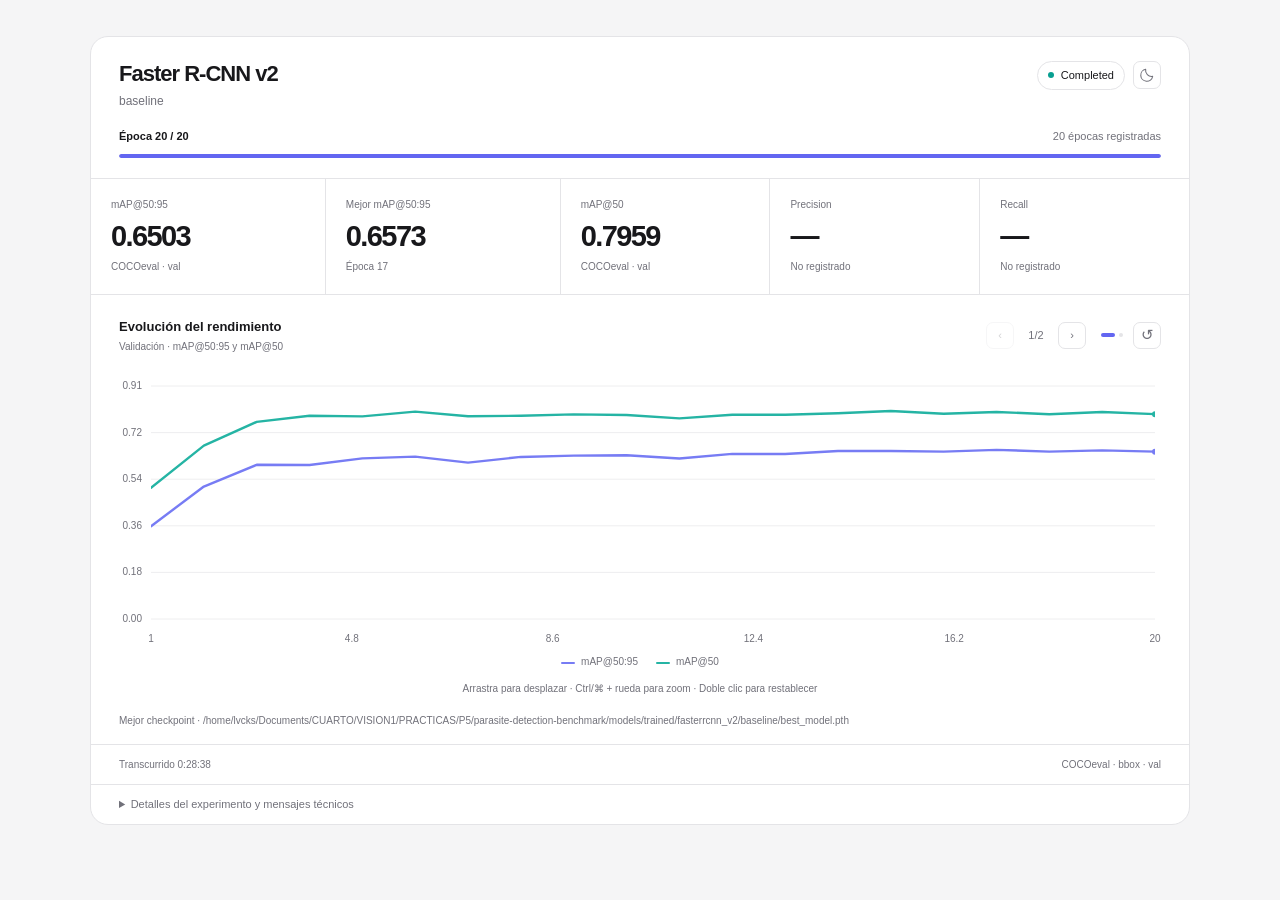
==== results/metrics/fasterrcnn_v2/baseline/report.html @ 3a5587d7 "chore(results): refresh detector baselines and dashboard reports" ====
<!doctype html><html lang="es"><meta charset="utf-8"><meta name="viewport" content="width=device-width,initial-scale=1"><title>Faster R-CNN v2 · baseline</title><style>body{margin:0;padding:24px;background:#f5f5f6}@media(prefers-color-scheme:dark){body{background:#0c0c0e}}.td{--bg:#fff;--panel:#fafafa;--text:#18181b;--muted:#71717a;--line:#e4e4e7;--accent:#6366f1;--teal:#089f91;--danger:#dc4444;font-family:Inter,-apple-system,BlinkMacSystemFont,"Segoe UI",sans-serif;color:var(--text);background:var(--bg);border:1px solid var(--line);border-radius:18px;box-sizing:border-box;max-width:1100px;margin:12px auto;overflow:hidden;font-size:13px;line-height:1.5;color-scheme:light dark}
.td *{box-sizing:border-box}.td button,.td input{font:inherit}.td button{cursor:pointer}.td [hidden]{display:none!important}
.td-top{padding:24px 28px 18px;display:flex;align-items:flex-start;justify-content:space-between;gap:20px}.td-eyebrow{font-size:10px;letter-spacing:.15em;text-transform:uppercase;color:var(--muted);font-weight:650;margin-bottom:7px}.td h2{font-size:22px;letter-spacing:-.045em;line-height:1.2;margin:0 0 5px;font-weight:620}.td-run{color:var(--muted);font-size:12px;overflow-wrap:anywhere}.td-status{display:flex;align-items:center;gap:7px;border:1px solid var(--line);border-radius:20px;padding:5px 10px;font-size:11px;white-space:nowrap}.td-dot{width:6px;height:6px;border-radius:50%;background:var(--accent)}.td[data-phase=training] .td-dot,.td[data-phase=validating] .td-dot{animation:td-pulse 1.8s ease-in-out infinite}.td[data-phase=finished] .td-dot{background:var(--teal)}.td[data-phase=error] .td-dot{background:var(--danger)}
.td-progress{padding:0 28px 20px;border-bottom:1px solid var(--line)}.td-progress-copy{display:flex;justify-content:space-between;color:var(--muted);font-size:11px;gap:12px;margin-bottom:9px;font-variant-numeric:tabular-nums}.td-progress-copy strong{color:var(--text);font-weight:550}.td-bar{height:4px;background:var(--line);border-radius:5px;overflow:hidden}.td-bar-fill{height:100%;width:0%;background:var(--accent);border-radius:5px;transition:width 320ms cubic-bezier(.2,.7,.2,1)}
.td-cards{display:grid;grid-template-columns:1.12fr 1.12fr repeat(3,1fr);gap:1px;background:var(--line);border-bottom:1px solid var(--line)}.td-card{background:var(--bg);padding:18px 20px;min-width:0;transition:background 450ms ease}.td-label{font-size:10px;color:var(--muted);margin-bottom:7px;white-space:nowrap}.td-value{font-size:29px;line-height:1.2;font-weight:550;letter-spacing:-.055em;font-variant-numeric:tabular-nums;white-space:nowrap}.td-sub{font-size:10px;min-height:17px;color:var(--muted);margin-top:5px}.td-card.record{animation:td-record 1600ms ease-out}.td-delta{color:var(--teal);margin-left:5px;font-variant-numeric:tabular-nums}
.td-chart-head{display:flex;align-items:center;justify-content:space-between;gap:12px;padding:22px 28px 0}.td-chart-title{font-size:13px;font-weight:600}.td-chart-desc{font-size:10px;color:var(--muted);margin-top:3px}.td-nav{display:flex;align-items:center;gap:10px;font-size:11px;font-variant-numeric:tabular-nums;color:var(--muted)}.td-nav button,.td-reset{border:1px solid var(--line);border-radius:7px;background:var(--bg);color:var(--muted);width:28px;height:27px;display:grid;place-items:center;transition:color 140ms,background 140ms,transform 140ms}.td-nav button:hover,.td-reset:hover{background:var(--panel);color:var(--text);transform:translateY(-1px)}.td-nav button:focus-visible,.td-reset:focus-visible{outline:2px solid var(--accent);outline-offset:3px}.td-pages{display:flex;gap:4px;align-items:center;margin-left:5px}.td-page-dot{width:4px;height:4px;background:var(--line);border-radius:5px;transition:width 300ms,background 300ms}.td-page-dot.active{width:14px;background:var(--accent)}.td-page-count{min-width:24px;text-align:center}
.td-viewport{overflow:hidden;position:relative;margin:8px 12px 0}.td-track{display:flex;transition:transform 300ms cubic-bezier(.22,.68,.25,1);align-items:stretch}.td-slide{flex:0 0 100%;min-width:0;opacity:.35;transition:opacity 300ms ease}.td-slide.active{opacity:1}.td-svg{display:block;width:100%;height:292px;touch-action:pan-y;user-select:none;overflow:visible}.td-axis{fill:var(--muted);font-size:10px;font-variant-numeric:tabular-nums}.td-grid{stroke:var(--line);stroke-width:1;opacity:.6}.td-line{fill:none;stroke-width:2.4;stroke-linecap:round;stroke-linejoin:round}.td-tip{position:absolute;pointer-events:none;max-width:250px;padding:8px 11px;background:var(--bg);border:1px solid var(--line);border-radius:9px;box-shadow:0 4px 24px #00000010;font-size:11px;white-space:pre-line;z-index:3;font-variant-numeric:tabular-nums}.td-cross{stroke:var(--muted);stroke-dasharray:3 4;opacity:.5}.td-empty{fill:var(--muted);font-size:12px}.td-legend{display:flex;gap:18px;justify-content:center;padding:0 20px 12px;color:var(--muted);font-size:10px;min-height:27px;flex-wrap:wrap}.td-swatch{display:inline-block;width:14px;height:2px;margin-right:6px;vertical-align:middle;border-radius:4px}.td-hint{font-size:10px;color:var(--muted);text-align:center;padding-bottom:17px}
.td-footer{display:flex;justify-content:space-between;align-items:center;gap:14px;padding:12px 28px;border-top:1px solid var(--line);font-size:10px;color:var(--muted);font-variant-numeric:tabular-nums}.td-footer a,.td-details a{color:var(--accent);text-decoration:none}.td-protocol{overflow-wrap:anywhere}.td-details{border-top:1px solid var(--line);padding:11px 28px;font-size:11px;color:var(--muted)}.td-details summary{cursor:pointer}.td-details pre{white-space:pre-wrap;overflow-wrap:anywhere;font:10px/1.6 ui-monospace,SFMono-Regular,monospace;max-height:160px;overflow:auto;margin-top:10px}.td-error{margin:0 28px 16px;padding:10px 14px;background:#dc444410;border:1px solid #dc444433;border-radius:8px;color:var(--danger);font-size:12px;white-space:pre-wrap;overflow-wrap:anywhere}.td-checkpoint{padding:0 28px 16px;font-size:10px;color:var(--muted);overflow-wrap:anywhere}.td-static-chart{width:100%;display:block}.td-snapshot-track{display:flex;transition:transform 300ms ease}.td-snapshot-track>section{flex:0 0 100%;width:100%;min-width:0}.td-snapshot{overflow:hidden}.td-radio{position:absolute;opacity:0;width:1px;height:1px}.td-static-controls{display:flex;justify-content:center;gap:12px;padding:8px 20px 18px;color:var(--muted);font-size:11px}.td-static-controls label{cursor:pointer;border:1px solid var(--line);padding:4px 10px;border-radius:6px}.td-static-embed{width:100%;height:650px;border:0;background:transparent}
@keyframes td-pulse{50%{opacity:.35}}@keyframes td-record{0%{background:#089f9122}100%{background:var(--bg)}}
@media(prefers-color-scheme:dark){.td:not([data-theme=light]){--bg:#141416;--panel:#1c1c1f;--text:#ededf0;--muted:#9b9ba4;--line:#2b2b30;--accent:#9294ff;--teal:#4ec7b5;--danger:#fb8181}}
[data-jp-theme-light=false] .td:not([data-theme=light]),.td[data-theme=dark]{--bg:#141416;--panel:#1c1c1f;--text:#ededf0;--muted:#9b9ba4;--line:#2b2b30;--accent:#9294ff;--teal:#4ec7b5;--danger:#fb8181}
/* la elección manual prevalece también sobre estilos de outputs anteriores */
.td[data-theme=light],[data-jp-theme-light] .td[data-theme=light]{--bg:#fff;--panel:#fafafa;--text:#18181b;--muted:#71717a;--line:#e4e4e7;--accent:#6366f1;--teal:#089f91;--danger:#dc4444;color-scheme:light}
.td[data-theme=dark],[data-jp-theme-light] .td[data-theme=dark]{--bg:#141416;--panel:#1c1c1f;--text:#ededf0;--muted:#9b9ba4;--line:#2b2b30;--accent:#9294ff;--teal:#4ec7b5;--danger:#fb8181;color-scheme:dark}
.td-top>div:first-child{min-width:0}.td-header-actions{display:flex;align-items:center;gap:8px;flex-shrink:0}.td-theme{display:grid;place-items:center;width:28px;height:28px;padding:5px;border:1px solid var(--line);border-radius:7px;background:var(--bg);color:var(--muted);transition:background 140ms,color 140ms,transform 140ms}.td-theme:hover{background:var(--panel);color:var(--text);transform:translateY(-1px)}.td-theme:focus-visible{outline:2px solid var(--accent);outline-offset:3px}.td-theme svg{width:16px;height:16px;fill:none;stroke:currentColor;stroke-width:1.6;stroke-linecap:round;stroke-linejoin:round}
html[data-training-theme=light] body{background:#f5f5f6}html[data-training-theme=dark] body{background:#0c0c0e}
@media(max-width:620px){.td-top{padding:20px}.td-progress{padding:0 20px 18px}.td-cards{grid-template-columns:repeat(6,minmax(0,1fr))}.td-card{padding:14px;grid-column:span 2}.td-value{font-size:25px}.td-card:nth-child(1),.td-card:nth-child(2){grid-column:span 3}.td-chart-head{padding:18px 18px 0}.td-svg{height:260px}.td-footer{padding:12px 18px;flex-wrap:wrap}.td-details{padding:10px 18px}.td h2{font-size:20px}.td-nav{gap:6px}}
@media(prefers-reduced-motion:reduce){.td *{animation:none!important;transition:none!important;scroll-behavior:auto!important}}
.td-nav button:disabled{opacity:.3;cursor:default;transform:none}.td-chart-head .td-reset{font-size:15px}
</style><main id="dashboard"><noscript><style>.td{--bg:#fff;--panel:#fafafa;--text:#18181b;--muted:#71717a;--line:#e4e4e7;--accent:#6366f1;--teal:#089f91;--danger:#dc4444;font-family:Inter,-apple-system,BlinkMacSystemFont,"Segoe UI",sans-serif;color:var(--text);background:var(--bg);border:1px solid var(--line);border-radius:18px;box-sizing:border-box;max-width:1100px;margin:12px auto;overflow:hidden;font-size:13px;line-height:1.5;color-scheme:light dark}
.td *{box-sizing:border-box}.td button,.td input{font:inherit}.td button{cursor:pointer}.td [hidden]{display:none!important}
.td-top{padding:24px 28px 18px;display:flex;align-items:flex-start;justify-content:space-between;gap:20px}.td-eyebrow{font-size:10px;letter-spacing:.15em;text-transform:uppercase;color:var(--muted);font-weight:650;margin-bottom:7px}.td h2{font-size:22px;letter-spacing:-.045em;line-height:1.2;margin:0 0 5px;font-weight:620}.td-run{color:var(--muted);font-size:12px;overflow-wrap:anywhere}.td-status{display:flex;align-items:center;gap:7px;border:1px solid var(--line);border-radius:20px;padding:5px 10px;font-size:11px;white-space:nowrap}.td-dot{width:6px;height:6px;border-radius:50%;background:var(--accent)}.td[data-phase=training] .td-dot,.td[data-phase=validating] .td-dot{animation:td-pulse 1.8s ease-in-out infinite}.td[data-phase=finished] .td-dot{background:var(--teal)}.td[data-phase=error] .td-dot{background:var(--danger)}
.td-progress{padding:0 28px 20px;border-bottom:1px solid var(--line)}.td-progress-copy{display:flex;justify-content:space-between;color:var(--muted);font-size:11px;gap:12px;margin-bottom:9px;font-variant-numeric:tabular-nums}.td-progress-copy strong{color:var(--text);font-weight:550}.td-bar{height:4px;background:var(--line);border-radius:5px;overflow:hidden}.td-bar-fill{height:100%;width:0%;background:var(--accent);border-radius:5px;transition:width 320ms cubic-bezier(.2,.7,.2,1)}
.td-cards{display:grid;grid-template-columns:1.12fr 1.12fr repeat(3,1fr);gap:1px;background:var(--line);border-bottom:1px solid var(--line)}.td-card{background:var(--bg);padding:18px 20px;min-width:0;transition:background 450ms ease}.td-label{font-size:10px;color:var(--muted);margin-bottom:7px;white-space:nowrap}.td-value{font-size:29px;line-height:1.2;font-weight:550;letter-spacing:-.055em;font-variant-numeric:tabular-nums;white-space:nowrap}.td-sub{font-size:10px;min-height:17px;color:var(--muted);margin-top:5px}.td-card.record{animation:td-record 1600ms ease-out}.td-delta{color:var(--teal);margin-left:5px;font-variant-numeric:tabular-nums}
.td-chart-head{display:flex;align-items:center;justify-content:space-between;gap:12px;padding:22px 28px 0}.td-chart-title{font-size:13px;font-weight:600}.td-chart-desc{font-size:10px;color:var(--muted);margin-top:3px}.td-nav{display:flex;align-items:center;gap:10px;font-size:11px;font-variant-numeric:tabular-nums;color:var(--muted)}.td-nav button,.td-reset{border:1px solid var(--line);border-radius:7px;background:var(--bg);color:var(--muted);width:28px;height:27px;display:grid;place-items:center;transition:color 140ms,background 140ms,transform 140ms}.td-nav button:hover,.td-reset:hover{background:var(--panel);color:var(--text);transform:translateY(-1px)}.td-nav button:focus-visible,.td-reset:focus-visible{outline:2px solid var(--accent);outline-offset:3px}.td-pages{display:flex;gap:4px;align-items:center;margin-left:5px}.td-page-dot{width:4px;height:4px;background:var(--line);border-radius:5px;transition:width 300ms,background 300ms}.td-page-dot.active{width:14px;background:var(--accent)}.td-page-count{min-width:24px;text-align:center}
.td-viewport{overflow:hidden;position:relative;margin:8px 12px 0}.td-track{display:flex;transition:transform 300ms cubic-bezier(.22,.68,.25,1);align-items:stretch}.td-slide{flex:0 0 100%;min-width:0;opacity:.35;transition:opacity 300ms ease}.td-slide.active{opacity:1}.td-svg{display:block;width:100%;height:292px;touch-action:pan-y;user-select:none;overflow:visible}.td-axis{fill:var(--muted);font-size:10px;font-variant-numeric:tabular-nums}.td-grid{stroke:var(--line);stroke-width:1;opacity:.6}.td-line{fill:none;stroke-width:2.4;stroke-linecap:round;stroke-linejoin:round}.td-tip{position:absolute;pointer-events:none;max-width:250px;padding:8px 11px;background:var(--bg);border:1px solid var(--line);border-radius:9px;box-shadow:0 4px 24px #00000010;font-size:11px;white-space:pre-line;z-index:3;font-variant-numeric:tabular-nums}.td-cross{stroke:var(--muted);stroke-dasharray:3 4;opacity:.5}.td-empty{fill:var(--muted);font-size:12px}.td-legend{display:flex;gap:18px;justify-content:center;padding:0 20px 12px;color:var(--muted);font-size:10px;min-height:27px;flex-wrap:wrap}.td-swatch{display:inline-block;width:14px;height:2px;margin-right:6px;vertical-align:middle;border-radius:4px}.td-hint{font-size:10px;color:var(--muted);text-align:center;padding-bottom:17px}
.td-footer{display:flex;justify-content:space-between;align-items:center;gap:14px;padding:12px 28px;border-top:1px solid var(--line);font-size:10px;color:var(--muted);font-variant-numeric:tabular-nums}.td-footer a,.td-details a{color:var(--accent);text-decoration:none}.td-protocol{overflow-wrap:anywhere}.td-details{border-top:1px solid var(--line);padding:11px 28px;font-size:11px;color:var(--muted)}.td-details summary{cursor:pointer}.td-details pre{white-space:pre-wrap;overflow-wrap:anywhere;font:10px/1.6 ui-monospace,SFMono-Regular,monospace;max-height:160px;overflow:auto;margin-top:10px}.td-error{margin:0 28px 16px;padding:10px 14px;background:#dc444410;border:1px solid #dc444433;border-radius:8px;color:var(--danger);font-size:12px;white-space:pre-wrap;overflow-wrap:anywhere}.td-checkpoint{padding:0 28px 16px;font-size:10px;color:var(--muted);overflow-wrap:anywhere}.td-static-chart{width:100%;display:block}.td-snapshot-track{display:flex;transition:transform 300ms ease}.td-snapshot-track>section{flex:0 0 100%;width:100%;min-width:0}.td-snapshot{overflow:hidden}.td-radio{position:absolute;opacity:0;width:1px;height:1px}.td-static-controls{display:flex;justify-content:center;gap:12px;padding:8px 20px 18px;color:var(--muted);font-size:11px}.td-static-controls label{cursor:pointer;border:1px solid var(--line);padding:4px 10px;border-radius:6px}.td-static-embed{width:100%;height:650px;border:0;background:transparent}
@keyframes td-pulse{50%{opacity:.35}}@keyframes td-record{0%{background:#089f9122}100%{background:var(--bg)}}
@media(prefers-color-scheme:dark){.td:not([data-theme=light]){--bg:#141416;--panel:#1c1c1f;--text:#ededf0;--muted:#9b9ba4;--line:#2b2b30;--accent:#9294ff;--teal:#4ec7b5;--danger:#fb8181}}
[data-jp-theme-light=false] .td:not([data-theme=light]),.td[data-theme=dark]{--bg:#141416;--panel:#1c1c1f;--text:#ededf0;--muted:#9b9ba4;--line:#2b2b30;--accent:#9294ff;--teal:#4ec7b5;--danger:#fb8181}
/* la elección manual prevalece también sobre estilos de outputs anteriores */
.td[data-theme=light],[data-jp-theme-light] .td[data-theme=light]{--bg:#fff;--panel:#fafafa;--text:#18181b;--muted:#71717a;--line:#e4e4e7;--accent:#6366f1;--teal:#089f91;--danger:#dc4444;color-scheme:light}
.td[data-theme=dark],[data-jp-theme-light] .td[data-theme=dark]{--bg:#141416;--panel:#1c1c1f;--text:#ededf0;--muted:#9b9ba4;--line:#2b2b30;--accent:#9294ff;--teal:#4ec7b5;--danger:#fb8181;color-scheme:dark}
.td-top>div:first-child{min-width:0}.td-header-actions{display:flex;align-items:center;gap:8px;flex-shrink:0}.td-theme{display:grid;place-items:center;width:28px;height:28px;padding:5px;border:1px solid var(--line);border-radius:7px;background:var(--bg);color:var(--muted);transition:background 140ms,color 140ms,transform 140ms}.td-theme:hover{background:var(--panel);color:var(--text);transform:translateY(-1px)}.td-theme:focus-visible{outline:2px solid var(--accent);outline-offset:3px}.td-theme svg{width:16px;height:16px;fill:none;stroke:currentColor;stroke-width:1.6;stroke-linecap:round;stroke-linejoin:round}
html[data-training-theme=light] body{background:#f5f5f6}html[data-training-theme=dark] body{background:#0c0c0e}
@media(max-width:620px){.td-top{padding:20px}.td-progress{padding:0 20px 18px}.td-cards{grid-template-columns:repeat(6,minmax(0,1fr))}.td-card{padding:14px;grid-column:span 2}.td-value{font-size:25px}.td-card:nth-child(1),.td-card:nth-child(2){grid-column:span 3}.td-chart-head{padding:18px 18px 0}.td-svg{height:260px}.td-footer{padding:12px 18px;flex-wrap:wrap}.td-details{padding:10px 18px}.td h2{font-size:20px}.td-nav{gap:6px}}
@media(prefers-reduced-motion:reduce){.td *{animation:none!important;transition:none!important;scroll-behavior:auto!important}}
.td-nav button:disabled{opacity:.3;cursor:default;transform:none}.td-chart-head .td-reset{font-size:15px}
#snapshot-ea9f9bd4614a446bb661c550d28c9ba8-0:checked~.td-snapshot .td-snapshot-track{transform:translateX(-0%)}#snapshot-ea9f9bd4614a446bb661c550d28c9ba8-1:checked~.td-snapshot .td-snapshot-track{transform:translateX(-100%)}</style><article class="td" data-phase="finished"><header class="td-top"><div><h2>Faster R-CNN v2</h2><div class="td-run">baseline</div></div><div class="td-status">Completed</div></header><div class="td-progress"><div class="td-progress-copy"><strong>Época 20 / 20</strong><span>20 validaciones guardadas</span></div><div class="td-bar"><div class="td-bar-fill" style="width:100%"></div></div></div><section class="td-cards"><div class="td-card"><div class="td-label">mAP@50:95</div><div class="td-value">0.6503</div><div class="td-sub">COCOeval · val</div></div><div class="td-card"><div class="td-label">Mejor mAP@50:95</div><div class="td-value">0.6573</div><div class="td-sub">Época 17</div></div><div class="td-card"><div class="td-label">mAP@50</div><div class="td-value">0.7959</div><div class="td-sub">COCOeval · val</div></div><div class="td-card"><div class="td-label">Precision</div><div class="td-value">—</div><div class="td-sub">No registrado</div></div><div class="td-card"><div class="td-label">Recall</div><div class="td-value">—</div><div class="td-sub">No registrado</div></div></section><input class="td-radio" aria-label="Evolución del rendimiento" type="radio" name="snapshot-ea9f9bd4614a446bb661c550d28c9ba8" id="snapshot-ea9f9bd4614a446bb661c550d28c9ba8-0" checked><input class="td-radio" aria-label="Evolución de pérdidas" type="radio" name="snapshot-ea9f9bd4614a446bb661c550d28c9ba8" id="snapshot-ea9f9bd4614a446bb661c550d28c9ba8-1" ><div class="td-snapshot"><div class="td-snapshot-track"><section><div class="td-chart-head"><div class="td-chart-title">Evolución del rendimiento</div><span class="td-nav">1/2</span></div><img class="td-static-chart" alt="Evolución del rendimiento" src="[data-uri]"></section><section><div class="td-chart-head"><div class="td-chart-title">Evolución de pérdidas</div><span class="td-nav">2/2</span></div><img class="td-static-chart" alt="Evolución de pérdidas" src="[data-uri]"></section></div></div><nav class="td-static-controls" aria-label="Gráficas guardadas"><label for="snapshot-ea9f9bd4614a446bb661c550d28c9ba8-0">Evolución del rendimiento</label><label for="snapshot-ea9f9bd4614a446bb661c550d28c9ba8-1">Evolución de pérdidas</label></nav><div class="td-checkpoint">Mejor checkpoint · /home/lvcks/Documents/CUARTO/VISION1/PRACTICAS/P5/parasite-detection-benchmark/models/trained/fasterrcnn_v2/baseline/best_model.pth</div><footer class="td-footer"><span>Transcurrido 0:28:38</span><span>COCOeval · bbox · val</span></footer><details class="td-details"><summary>Detalles del experimento y mensajes técnicos</summary><pre>{
  &quot;evaluation&quot;: {
    &quot;label&quot;: &quot;COCOeval · bbox · val&quot;,
    &quot;evaluator&quot;: &quot;pycocotools COCOeval&quot;,
    &quot;split&quot;: &quot;val&quot;,
    &quot;iou&quot;: &quot;0.50:0.95&quot;,
    &quot;max_dets&quot;: [
      1,
      10,
      100
    ],
    &quot;inference&quot;: &quot;torchvision roi_heads&quot;,
    &quot;nms&quot;: true,
    &quot;nms_iou&quot;: 0.5,
    &quot;score_threshold&quot;: 0.05,
    &quot;detections_per_image&quot;: 100,
    &quot;loss_reporting&quot;: &quot;media de la suma de pérdidas por batch&quot;
  },
  &quot;config&quot;: {
    &quot;data_dir&quot;: &quot;data/preprocessed/parasites-1s07h-dedup&quot;,
    &quot;epochs&quot;: 20,
    &quot;batch_size&quot;: 2,
    &quot;learning_rate&quot;: 0.0025,
    &quot;start_factor&quot;: 0.001,
    &quot;end_factor&quot;: 1.0,
    &quot;warmup_batches&quot;: 1000,
    &quot;momentum&quot;: 0.9,
    &quot;weight_decay&quot;: 0.0005,
    &quot;image_size&quot;: 640,
    &quot;patience&quot;: 10,
    &quot;num_workers&quot;: 0,
    &quot;seed&quot;: 42,
    &quot;amp&quot;: true,
    &quot;device&quot;: &quot;cuda&quot;,
    &quot;run_name&quot;: &quot;baseline&quot;
  }
}
Dispositivo: cuda | Train: 1157 | Val: 215
Época 1/20 | train loss 0.5599 | val loss 0.2531 | mAP 0.3604 | mAP50 0.5096 | lr 0.002500
Época 2/20 | train loss 0.2460 | val loss 0.2142 | mAP 0.5147 | mAP50 0.6734 | lr 0.002485
Época 3/20 | train loss 0.1919 | val loss 0.1640 | mAP 0.5991 | mAP50 0.7659 | lr 0.002439
Época 4/20 | train loss 0.1532 | val loss 0.1710 | mAP 0.5983 | mAP50 0.7897 | lr 0.002364
Época 5/20 | train loss 0.1263 | val loss 0.1547 | mAP 0.6242 | mAP50 0.7874 | lr 0.002261
Época 6/20 | train loss 0.1083 | val loss 0.1558 | mAP 0.6308 | mAP50 0.8058 | lr 0.002134
Época 7/20 | train loss 0.0940 | val loss 0.1670 | mAP 0.6076 | mAP50 0.7876 | lr 0.001985
Época 8/20 | train loss 0.0803 | val loss 0.1651 | mAP 0.6297 | mAP50 0.7896 | lr 0.001817
Época 9/20 | train loss 0.0726 | val loss 0.1567 | mAP 0.6347 | mAP50 0.7950 | lr 0.001636
Época 10/20 | train loss 0.0662 | val loss 0.1588 | mAP 0.6362 | mAP50 0.7929 | lr 0.001446
Época 11/20 | train loss 0.0599 | val loss 0.1717 | mAP 0.6234 | mAP50 0.7794 | lr 0.001250
Época 12/20 | train loss 0.0554 | val loss 0.1620 | mAP 0.6414 | mAP50 0.7939 | lr 0.001054
Época 13/20 | train loss 0.0496 | val loss 0.1680 | mAP 0.6412 | mAP50 0.7937 | lr 0.000864
Época 14/20 | train loss 0.0458 | val loss 0.1674 | mAP 0.6525 | mAP50 0.7997 | lr 0.000683
Época 15/20 | train loss 0.0425 | val loss 0.1631 | mAP 0.6529 | mAP50 0.8083 | lr 0.000515
Época 16/20 | train loss 0.0406 | val loss 0.1689 | mAP 0.6502 | mAP50 0.7973 | lr 0.000366
Época 17/20 | train loss 0.0391 | val loss 0.1643 | mAP 0.6573 | mAP50 0.8046 | lr 0.000239
Época 18/20 | train loss 0.0380 | val loss 0.1694 | mAP 0.6505 | mAP50 0.7953 | lr 0.000136
Época 19/20 | train loss 0.0376 | val loss 0.1655 | mAP 0.6551 | mAP50 0.8045 | lr 0.000061
Época 20/20 | train loss 0.0377 | val loss 0.1682 | mAP 0.6503 | mAP50 0.7959 | lr 0.000015
Mejor época: 17 | mAP 0.6573 | /home/lvcks/Documents/CUARTO/VISION1/PRACTICAS/P5/parasite-detection-benchmark/models/trained/fasterrcnn_v2/baseline/best_model.pth</pre></details></article></noscript></main><script id="training-data" type="application/json">{"version": 1, "model_name": "Faster R-CNN v2", "run_name": "baseline", "mode": "report", "phase": "finished", "phase_label": "Evaluación COCO", "epoch": 20, "total_epochs": 20, "batch": 108, "batches": 108, "history": [{"epoch": 1, "train_loss": 0.5599469824698923, "val_loss": 0.2531396808723609, "map": 0.36044803024721606, "map50": 0.5096125044819594, "lr": 0.002499999999999996}, {"epoch": 2, "train_loss": 0.24601792845238057, "val_loss": 0.21423503145989445, "map": 0.5146864303239822, "map50": 0.6734407855135078, "lr": 0.0024846104257439184}, {"epoch": 3, "train_loss": 0.19187274846426872, "val_loss": 0.16398073831159207, "map": 0.5991162119002976, "map50": 0.7659192626092449, "lr": 0.0024388206453689384}, {"epoch": 4, "train_loss": 0.15320738215829424, "val_loss": 0.17096681575532313, "map": 0.5982684069505292, "map50": 0.7896845819054497, "lr": 0.002363758155235456}, {"epoch": 5, "train_loss": 0.12634599088837548, "val_loss": 0.15468812675249796, "map": 0.6242350845535516, "map50": 0.7874226842885887, "lr": 0.002261271242968681}, {"epoch": 6, "train_loss": 0.10827769691346532, "val_loss": 0.15580919496197668, "map": 0.6308419501997751, "map50": 0.8057764203846797, "lr": 0.002133883476483181}, {"epoch": 7, "train_loss": 0.09397632743526307, "val_loss": 0.16696948947867862, "map": 0.6075696504215172, "map50": 0.787637684869815, "lr": 0.0019847315653655885}, {"epoch": 8, "train_loss": 0.08026492903379012, "val_loss": 0.1651323540136218, "map": 0.6297417545561064, "map50": 0.7896498649409189, "lr": 0.0018174881246744309}, {"epoch": 9, "train_loss": 0.07255125103360734, "val_loss": 0.15672442034162856, "map": 0.6346645595808401, "map50": 0.7950147563907148, "lr": 0.001636271242968682}, {"epoch": 10, "train_loss": 0.06624152342304716, "val_loss": 0.15882639981875266, "map": 0.6362384777276673, "map50": 0.7929255711434703, "lr": 0.0014455430813002867}, {"epoch": 11, "train_loss": 0.05991681936858077, "val_loss": 0.1716724763089722, "map": 0.623408147412032, "map50": 0.7793599771927852, "lr": 0.0012499999999999983}, {"epoch": 12, "train_loss": 0.055395268638890126, "val_loss": 0.16196829116799766, "map": 0.6414441329649045, "map50": 0.7938758370571226, "lr": 0.0010544569186997103}, {"epoch": 13, "train_loss": 0.0496412323424287, "val_loss": 0.16795844080237052, "map": 0.6411972464722349, "map50": 0.7936673779069027, "lr": 0.0008637287570313146}, {"epoch": 14, "train_loss": 0.04583050013762707, "val_loss": 0.1674299168193506, "map": 0.6525034213926005, "map50": 0.7996705368340713, "lr": 0.0006825118753255656}, {"epoch": 15, "train_loss": 0.04250389565544811, "val_loss": 0.1630870527415364, "map": 0.652908691276664, "map50": 0.808324033225763, "lr": 0.000515268434634408}, {"epoch": 16, "train_loss": 0.04063915393986001, "val_loss": 0.16887710344356796, "map": 0.6502230933686998, "map50": 0.7973494968186653, "lr": 0.0003661165235168152}, {"epoch": 17, "train_loss": 0.039071418261332425, "val_loss": 0.1642981746699661, "map": 0.6572521218490112, "map50": 0.8045656758853674, "lr": 0.0002387287570313155}, {"epoch": 18, "train_loss": 0.038029078555829016, "val_loss": 0.16936481024862993, "map": 0.6505248322754884, "map50": 0.7953361060454031, "lr": 0.00013624184476454008}, {"epoch": 19, "train_loss": 0.03758385232754296, "val_loss": 0.16546543675509315, "map": 0.6550932655505244, "map50": 0.8045171572795367, "lr": 6.1179354631058e-05}, {"epoch": 20, "train_loss": 0.037686776780782326, "val_loss": 0.16819905660425624, "map": 0.6502924325202125, "map50": 0.795891143362855, "lr": 1.5389574256077906e-05}], "best": {"map": 0.6572521218490112, "epoch": 17}, "elapsed_seconds": 1718.314653204001, "eta_seconds": null, "evaluation": {"label": "COCOeval · bbox · val", "evaluator": "pycocotools COCOeval", "split": "val", "iou": "0.50:0.95", "max_dets": [1, 10, 100], "inference": "torchvision roi_heads", "nms": true, "nms_iou": 0.5, "score_threshold": 0.05, "detections_per_image": 100, "loss_reporting": "media de la suma de pérdidas por batch"}, "metric_sources": {"map": "COCOeval · val", "map50": "COCOeval · val"}, "config": {"data_dir": "data/preprocessed/parasites-1s07h-dedup", "epochs": 20, "batch_size": 2, "learning_rate": 0.0025, "start_factor": 0.001, "end_factor": 1.0, "warmup_batches": 1000, "momentum": 0.9, "weight_decay": 0.0005, "image_size": 640, "patience": 10, "num_workers": 0, "seed": 42, "amp": true, "device": "cuda", "run_name": "baseline"}, "views": [{"id": "performance", "title": "Evolución del rendimiento", "description": "Validación · mAP@50:95 y mAP@50", "series": [{"key": "map", "label": "mAP@50:95", "color": "#777cf4"}, {"key": "map50", "label": "mAP@50", "color": "#25b4a4"}]}, {"id": "loss", "title": "Evolución de pérdidas", "description": "Las pérdidas pertenecen a este experimento y a su definición de loss", "series": [{"key": "train_loss", "label": "Train loss", "color": "#777cf4"}, {"key": "val_loss", "label": "Validation loss", "color": "#e9a15f"}]}], "logs": ["Dispositivo: cuda | Train: 1157 | Val: 215", "Época 1/20 | train loss 0.5599 | val loss 0.2531 | mAP 0.3604 | mAP50 0.5096 | lr 0.002500", "Época 2/20 | train loss 0.2460 | val loss 0.2142 | mAP 0.5147 | mAP50 0.6734 | lr 0.002485", "Época 3/20 | train loss 0.1919 | val loss 0.1640 | mAP 0.5991 | mAP50 0.7659 | lr 0.002439", "Época 4/20 | train loss 0.1532 | val loss 0.1710 | mAP 0.5983 | mAP50 0.7897 | lr 0.002364", "Época 5/20 | train loss 0.1263 | val loss 0.1547 | mAP 0.6242 | mAP50 0.7874 | lr 0.002261", "Época 6/20 | train loss 0.1083 | val loss 0.1558 | mAP 0.6308 | mAP50 0.8058 | lr 0.002134", "Época 7/20 | train loss 0.0940 | val loss 0.1670 | mAP 0.6076 | mAP50 0.7876 | lr 0.001985", "Época 8/20 | train loss 0.0803 | val loss 0.1651 | mAP 0.6297 | mAP50 0.7896 | lr 0.001817", "Época 9/20 | train loss 0.0726 | val loss 0.1567 | mAP 0.6347 | mAP50 0.7950 | lr 0.001636", "Época 10/20 | train loss 0.0662 | val loss 0.1588 | mAP 0.6362 | mAP50 0.7929 | lr 0.001446", "Época 11/20 | train loss 0.0599 | val loss 0.1717 | mAP 0.6234 | mAP50 0.7794 | lr 0.001250", "Época 12/20 | train loss 0.0554 | val loss 0.1620 | mAP 0.6414 | mAP50 0.7939 | lr 0.001054", "Época 13/20 | train loss 0.0496 | val loss 0.1680 | mAP 0.6412 | mAP50 0.7937 | lr 0.000864", "Época 14/20 | train loss 0.0458 | val loss 0.1674 | mAP 0.6525 | mAP50 0.7997 | lr 0.000683", "Época 15/20 | train loss 0.0425 | val loss 0.1631 | mAP 0.6529 | mAP50 0.8083 | lr 0.000515", "Época 16/20 | train loss 0.0406 | val loss 0.1689 | mAP 0.6502 | mAP50 0.7973 | lr 0.000366", "Época 17/20 | train loss 0.0391 | val loss 0.1643 | mAP 0.6573 | mAP50 0.8046 | lr 0.000239", "Época 18/20 | train loss 0.0380 | val loss 0.1694 | mAP 0.6505 | mAP50 0.7953 | lr 0.000136", "Época 19/20 | train loss 0.0376 | val loss 0.1655 | mAP 0.6551 | mAP50 0.8045 | lr 0.000061", "Época 20/20 | train loss 0.0377 | val loss 0.1682 | mAP 0.6503 | mAP50 0.7959 | lr 0.000015", "Mejor época: 17 | mAP 0.6573 | /home/lvcks/Documents/CUARTO/VISION1/PRACTICAS/P5/parasite-detection-benchmark/models/trained/fasterrcnn_v2/baseline/best_model.pth"], "checkpoint": "/home/lvcks/Documents/CUARTO/VISION1/PRACTICAS/P5/parasite-detection-benchmark/models/trained/fasterrcnn_v2/baseline/best_model.pth", "outcome": "completed", "error": null}</script><script type="module">// el mismo frontend sirve para anywidget y para el informe sin recursos externos
const SVG="http://www.w3.org/2000/svg";
const finite=v=>typeof v==="number"&&Number.isFinite(v);
const lerp=(a,b,t)=>a+(b-a)*t;
const ease=t=>1-Math.pow(1-t,3);
const clock=s=>!finite(s)?"—":[Math.floor(s/3600),Math.floor(s/60)%60,Math.floor(s)%60].map((v,i)=>i?String(v).padStart(2,"0"):String(v)).join(":");
const number=v=>finite(v)?v.toFixed(4):"—";
const node=(name,attrs={})=>{const n=document.createElementNS(SVG,name);Object.entries(attrs).forEach(([k,v])=>n.setAttribute(k,v));return n;};

class Chart {
 constructor(host,view,reduced){
  // los nodos svg se crean una vez y el carrusel solo mueve sus contenedores
  this.host=host;this.view=view;this.reduced=reduced;this.history=[];this.visible=[];this.userDomain=null;
  this.svg=node("svg",{class:"td-svg",role:"img","aria-label":view.title});
  this.grid=node("g");this.lines=node("g");this.svg.append(this.grid,this.lines);
  const id="clip-"+Math.random().toString(36).slice(2);
  this.clip=node("clipPath",{id});this.clipRect=node("rect");this.clip.append(this.clipRect);
  const defs=node("defs");defs.append(this.clip);this.svg.prepend(defs);this.lines.setAttribute("clip-path","url(#"+id+")");
  this.ticks=Array.from({length:6},()=>{const x=node("text",{class:"td-axis","text-anchor":"middle"}),y=node("text",{class:"td-axis","text-anchor":"end"}),line=node("line",{class:"td-grid"});this.grid.append(line,x,y);return{x,y,line};});
  this.paths=view.series.map(s=>{const p=node("path",{class:"td-line",stroke:s.color}),dot=node("circle",{r:3,fill:s.color});this.lines.append(p,dot);return{p,dot};});
  this.empty=node("text",{class:"td-empty","text-anchor":"middle"});this.empty.textContent="Las curvas aparecerán después de la validación";this.svg.append(this.empty);
  this.cross=node("line",{class:"td-cross",visibility:"hidden"});this.svg.append(this.cross);
  this.tip=document.createElement("div");this.tip.className="td-tip";this.tip.hidden=true;
  this.legend=document.createElement("div");this.legend.className="td-legend";
  view.series.forEach(s=>{const item=document.createElement("span"),swatch=document.createElement("i");swatch.className="td-swatch";swatch.style.background=s.color;item.append(swatch,document.createTextNode(s.label));this.legend.append(item);});
  host.append(this.svg,this.tip,this.legend);this.listeners=[];
  const listen=(event,fn,options)=>{this.svg.addEventListener(event,fn,options);this.listeners.push([event,fn,options]);};
  listen("wheel",e=>{if(!e.ctrlKey&&!e.metaKey)return;e.preventDefault();const d=this.currentDomain||this.domain(),r=this.svg.getBoundingClientRect(),x=Math.max(0,Math.min(1,(e.clientX-r.left-48)/(r.width-70))),factor=Math.exp(Math.sign(e.deltaY)*.18),center=lerp(d[0],d[1],x),span=Math.max(.5,(d[1]-d[0])*factor);this.userDomain=[center-span*x,center+span*(1-x),d[2],d[3]];cancelAnimationFrame(this.raf);this.currentDomain=this.userDomain.slice();this.draw();},{passive:false});
  listen("dblclick",()=>this.reset());
  listen("pointerdown",e=>{if(e.button!==0)return;this.drag={x:e.clientX,domain:(this.currentDomain||this.domain()).slice()};this.svg.setPointerCapture(e.pointerId);});
  listen("pointerup",()=>{this.drag=null;});listen("pointercancel",()=>{this.drag=null;});
  listen("pointermove",e=>{if(this.drag){const shift=(e.clientX-this.drag.x)/(this.width-70)*(this.drag.domain[1]-this.drag.domain[0]);this.userDomain=[this.drag.domain[0]-shift,this.drag.domain[1]-shift,...this.drag.domain.slice(2)];this.currentDomain=this.userDomain.slice();cancelAnimationFrame(this.raf);this.draw();}else this.hover(e);});
  listen("pointerleave",()=>{this.tip.hidden=true;this.cross.setAttribute("visibility","hidden");});
  this.resize=new ResizeObserver(()=>this.draw());this.resize.observe(host);
 }
 domain(){
  const values=this.view.series.flatMap(s=>this.history.map(r=>r[s.key]).filter(finite)),max=Math.max(0,...values),min=Math.min(0,...values);
  return[1,Math.max(2,...this.history.map(r=>r.epoch||1)),min,max>min?max*1.12:1];
 }
 update(history,animate=true){
  // history conserva los valores reales y visible contiene únicamente la interpolación visual
  this.history=history;
  const target=this.view.series.map(s=>history.map(r=>finite(r[s.key])?{id:r.epoch,x:r.epoch,y:r[s.key]}:null));
  const from=this.visible,startDomain=this.currentDomain||this.domain(),endDomain=this.userDomain||this.domain();
  cancelAnimationFrame(this.raf);
  // una actualización nueva parte del dibujo actual y cancela cualquier transición anterior
  const duration=animate&&!this.reduced&&from.length?500:0,start=performance.now();
  const frame=now=>{
   const t=duration?Math.min(1,(now-start)/duration):1,k=ease(t);
   this.currentDomain=endDomain.map((v,i)=>lerp(startDomain[i],v,k));
   this.visible=target.map((points,i)=>{const old=new Map((from[i]||[]).filter(Boolean).map(p=>[p.id,p]));let previous=null;return points.map(p=>{if(!p)return null;const a=old.get(p.id)||previous||p;previous=old.get(p.id)||p;return{id:p.id,x:lerp(a.x,p.x,k),y:lerp(a.y,p.y,k)};});});
   this.draw();if(t<1)this.raf=requestAnimationFrame(frame);
  };
  this.raf=requestAnimationFrame(frame);
 }
 reset(){this.userDomain=null;this.update(this.history,false);}
 draw(){
  this.width=this.host.getBoundingClientRect().width||800;
  const w=this.width,h=w<590?260:292,l=48,r=22,t=24,b=35,d=this.currentDomain||this.domain();
  this.svg.setAttribute("viewBox",`0 0 ${w} ${h}`);
  const X=x=>l+(x-d[0])/(d[1]-d[0]||1)*(w-l-r),Y=y=>h-b-(y-d[2])/(d[3]-d[2]||1)*(h-t-b);
  this.clipRect.setAttribute("x",l);this.clipRect.setAttribute("y",t);this.clipRect.setAttribute("width",Math.max(1,w-l-r));this.clipRect.setAttribute("height",h-t-b);
  this.ticks.forEach(({x,y,line},i)=>{const xv=lerp(d[0],d[1],i/5),yv=lerp(d[2],d[3],i/5);x.setAttribute("x",X(xv));x.setAttribute("y",h-12);x.textContent=Number(xv.toFixed(1));y.setAttribute("x",l-9);y.setAttribute("y",Y(yv)+3);y.textContent=yv.toFixed(d[3]<=1?2:1);line.setAttribute("x1",l);line.setAttribute("x2",w-r);line.setAttribute("y1",Y(yv));line.setAttribute("y2",Y(yv));});
  this.paths.forEach(({p,dot},i)=>{let path="",active=false,last=null;(this.visible[i]||[]).forEach(point=>{if(!point){active=false;return;}path+=(active?"L":"M")+X(point.x).toFixed(2)+","+Y(point.y).toFixed(2)+" ";active=true;last=point;});p.setAttribute("d",path);dot.setAttribute("visibility",last?"visible":"hidden");if(last){dot.setAttribute("cx",X(last.x));dot.setAttribute("cy",Y(last.y));}});
  this.empty.setAttribute("x",w/2);this.empty.setAttribute("y",h/2);this.empty.setAttribute("visibility",this.visible.some(s=>s.some(Boolean))?"hidden":"visible");
  this.cross.setAttribute("y1",t);this.cross.setAttribute("y2",h-b);
 }
 hover(e){
  if(!this.history.length)return;
  const rect=this.svg.getBoundingClientRect(),d=this.currentDomain||this.domain(),x=e.clientX-rect.left,epoch=d[0]+(x-48)/(this.width-70)*(d[1]-d[0]);
  const row=this.history.reduce((a,b)=>Math.abs(a.epoch-epoch)<Math.abs(b.epoch-epoch)?a:b);
  this.tip.textContent="Época "+row.epoch+"\n"+this.view.series.map(s=>s.label+": "+number(row[s.key])).join("\n");
  this.tip.style.left=Math.max(0,Math.min(this.width-205,x+12))+"px";this.tip.style.top="38px";this.tip.hidden=false;
  const px=48+(row.epoch-d[0])/(d[1]-d[0]||1)*(this.width-70);this.cross.setAttribute("x1",px);this.cross.setAttribute("x2",px);this.cross.setAttribute("visibility","visible");
 }
 destroy(){cancelAnimationFrame(this.raf);this.resize.disconnect();this.listeners.forEach(([event,fn,opts])=>this.svg.removeEventListener(event,fn,opts));}
}

export function mount(host,initial,options={}){
 const root=document.createElement("div");root.className="td";root.tabIndex=0;
 root.innerHTML=`<header class="td-top"><div><h2 data-model></h2><div class="td-run" data-run></div></div><div class="td-header-actions"><div class="td-status"><span class="td-dot"></span><span data-status></span></div><button class="td-theme" type="button"></button></div></header>
 <section class="td-progress"><div class="td-progress-copy"><strong data-epoch></strong><span data-batches></span></div><div class="td-bar" role="progressbar" aria-label="Progreso de la fase" aria-valuemin="0" aria-valuemax="100"><div class="td-bar-fill"></div></div></section>
 <div class="td-error" hidden></div><section class="td-cards"></section>
 <div class="td-chart-head"><div><div class="td-chart-title"></div><div class="td-chart-desc"></div></div><nav class="td-nav" aria-label="Gráficas"><button data-prev aria-label="Gráfica anterior">‹</button><span class="td-page-count"></span><button data-next aria-label="Gráfica siguiente">›</button><span class="td-pages"></span><button class="td-reset" aria-label="Restablecer zoom" title="Restablecer zoom">↺</button></nav></div>
 <div class="td-viewport"><div class="td-track"></div></div><div class="td-hint">Arrastra para desplazar · Ctrl/⌘ + rueda para zoom · Doble clic para restablecer</div>
 <div class="td-checkpoint" hidden></div><footer class="td-footer"><span data-time></span><span class="td-protocol"></span></footer><details class="td-details"><summary>Detalles del experimento y mensajes técnicos</summary><pre></pre></details>`;
 host.append(root);
 const $=s=>root.querySelector(s),reduced=matchMedia("(prefers-reduced-motion: reduce)");
 // la elección visual se guarda en el navegador y no cambia los datos del experimento
 const themeKey="parasite-training-dashboard-theme",themeButton=$(".td-theme");
 let savedTheme;
 try{savedTheme=localStorage.getItem(themeKey);}catch{}
 const notebookTheme=host.closest("[data-jp-theme-light]")?.getAttribute("data-jp-theme-light");
 const defaultTheme=notebookTheme!==undefined?(notebookTheme==="false"?"dark":"light"):(matchMedia("(prefers-color-scheme: dark)").matches?"dark":"light");
 function setTheme(theme){
  root.dataset.theme=theme;
  if(options.pageTheme)document.documentElement.dataset.trainingTheme=theme;
  const label=theme==="dark"?"Cambiar a modo claro":"Cambiar a modo oscuro";
  themeButton.setAttribute("aria-label",label);themeButton.setAttribute("title",label);
  themeButton.setAttribute("aria-pressed",String(theme==="dark"));
  themeButton.innerHTML=theme==="dark"?'<svg viewBox="0 0 24 24" aria-hidden="true"><circle cx="12" cy="12" r="4"/><path d="M12 2v2m0 16v2M2 12h2m16 0h2M5 5l1.5 1.5m11 11L19 19M5 19l1.5-1.5m11-11L19 5"/></svg>':'<svg viewBox="0 0 24 24" aria-hidden="true"><path d="M20.5 14A9 9 0 0 1 10 3.5 9 9 0 1 0 20.5 14Z"/></svg>';
 }
 setTheme(savedTheme==="light"||savedTheme==="dark"?savedTheme:defaultTheme);
 themeButton.onclick=()=>{setTheme(root.dataset.theme==="dark"?"light":"dark");try{localStorage.setItem(themeKey,root.dataset.theme);}catch{}};
 let state={},selected=0,tickBase=performance.now(),elapsedBase=0,charts=[],views=[],disposed=false,interval=null;
 const cards=new Map();
 [["map","mAP@50:95"],["best","Mejor mAP@50:95"],["map50","mAP@50"],["precision","Precision"],["recall","Recall"]].forEach(([key,label])=>{const c=document.createElement("div");c.className="td-card";c.innerHTML='<div class="td-label"></div><div class="td-value">—</div><div class="td-sub"></div>';c.querySelector(".td-label").textContent=label;$(".td-cards").append(c);cards.set(key,{el:c,value:c.querySelector(".td-value"),sub:c.querySelector(".td-sub"),shown:null,raf:0});});
 function animateCard(key,value){
  // interpolamos la cifra mostrada sin escribir resultados animados en el historial
  const card=cards.get(key);cancelAnimationFrame(card.raf);
  if(!finite(value)){card.value.textContent="—";card.shown=null;return;}
  const from=finite(card.shown)?card.shown:value,start=performance.now(),duration=reduced.matches||state.mode==="report"?0:400;
  const frame=now=>{if(disposed)return;const t=duration?Math.min(1,(now-start)/duration):1;card.shown=lerp(from,value,ease(t));card.value.textContent=number(card.shown);if(t<1)card.raf=requestAnimationFrame(frame);};
  card.raf=requestAnimationFrame(frame);
 }
 function navigate(index){
  selected=Math.max(0,Math.min(views.length-1,index));$(".td-track").style.transform="translateX("+(-selected*100)+"%)";
  $(".td-chart-title").textContent=views[selected]?.title||"";$(".td-chart-desc").textContent=views[selected]?.description||"";
  $(".td-page-count").textContent=(selected+1)+"/"+views.length;$("[data-prev]").disabled=selected===0;$("[data-next]").disabled=selected===views.length-1;
  charts.forEach((chart,i)=>{chart.host.classList.toggle("active",i===selected);chart.host.setAttribute("aria-hidden",i!==selected?"true":"false");});
  [...$(".td-pages").children].forEach((dot,i)=>dot.classList.toggle("active",i===selected));options.onSelect?.(selected);
 }
 $("[data-prev]").onclick=()=>navigate(selected-1);$("[data-next]").onclick=()=>navigate(selected+1);$(".td-reset").onclick=()=>charts[selected]?.reset();
 const keyboard=e=>{if(e.key==="ArrowLeft"||e.key==="ArrowRight"){e.preventDefault();e.stopPropagation();navigate(selected+(e.key==="ArrowLeft"?-1:1));}};root.addEventListener("keydown",keyboard);
 function timer(){
  const active=["preparing","training","validating"].includes(state.phase),elapsed=elapsedBase+(active?(performance.now()-tickBase)/1000:0);
  $("[data-time]").textContent="Transcurrido "+clock(elapsed)+(active&&finite(state.eta_seconds)?" · Restante ~"+clock(Math.max(0,state.eta_seconds-(elapsed-elapsedBase))):"");
 }
 function update(packet){
  const next=packet.state||packet,previousBest=state.best?.map;
  state={...state,...next};tickBase=performance.now();elapsedBase=state.elapsed_seconds||0;
  if(state.mode==="report"&&interval){clearInterval(interval);interval=null;}
  root.dataset.phase=state.phase;
  $("[data-model]").textContent=state.model_name||"Entrenamiento";$("[data-run]").textContent=state.run_name||"";
  const statuses={preparing:"Preparando",training:"Entrenando",validating:"Validando",finished:state.outcome==="early_stopped"?"Early stopped":"Completed",error:"Error",unknown:"Historial guardado"};
  $("[data-status]").textContent=statuses[state.phase]||state.phase;
  $("[data-epoch]").textContent="Época "+(state.epoch||0)+" / "+(state.total_epochs||"—");
  $("[data-batches]").textContent=state.phase==="finished"?(state.epoch||0)+" épocas registradas":(state.phase_label||"")+(state.batches?" · lote "+(state.batch||0)+" / "+state.batches:"");
  const fraction=state.phase==="finished"?1:(state.batches?Math.min(1,(state.batch||0)/state.batches):0);
  $(".td-bar-fill").style.width=(fraction*100)+"%";$('[role="progressbar"]').setAttribute("aria-valuenow",String(Math.round(fraction*100)));
  $(".td-error").hidden=!state.error;$(".td-error").textContent=state.error||"";
  const row=(state.history||[]).at(-1)||{};
  if(next.history||next.best){
   ["map","map50","precision","recall"].forEach(k=>{animateCard(k,row[k]);cards.get(k).sub.textContent=state.metric_sources?.[k]||(finite(row[k])?"Última validación":"No registrado");});
   animateCard("best",state.best?.map);cards.get("best").sub.textContent=state.best?.epoch?"Época "+state.best.epoch:"Sin validaciones";
   if(state.mode!=="report"&&finite(previousBest)&&finite(state.best?.map)&&state.best.map>previousBest){const c=cards.get("best");clearTimeout(c.flashTimer);c.el.classList.remove("record");void c.el.offsetWidth;c.el.classList.add("record");const span=document.createElement("span");span.className="td-delta";span.textContent="↑ +"+(state.best.map-previousBest).toFixed(4);c.sub.append(span);c.flashTimer=setTimeout(()=>{span.remove();c.el.classList.remove("record");},2000);}
  }
  if(next.views){
   views=next.views;
   views.slice(charts.length).forEach(view=>{const slide=document.createElement("section");slide.className="td-slide";$(".td-track").append(slide);charts.push(new Chart(slide,view,reduced.matches));const dot=document.createElement("i");dot.className="td-page-dot";$(".td-pages").append(dot);});
   navigate(selected);
  }
  if(next.history){charts.forEach(c=>c.update(state.history,packet.kind!=="restore"&&state.mode!=="report"));root.dataset.points=String(state.history.length);}
  $(".td-protocol").textContent=state.evaluation?.label||"Métricas del experimento";
  $(".td-details pre").textContent=JSON.stringify({evaluation:state.evaluation||{},config:state.config||{}},null,2)+(state.logs?.length?"\n\n"+state.logs.join("\n"):"");
  $(".td-checkpoint").hidden=!state.checkpoint;$(".td-checkpoint").textContent=state.checkpoint?"Mejor checkpoint · "+state.checkpoint:"";
  timer();
 }
 update({kind:"restore",state:initial});
 if(initial.mode!=="report")interval=setInterval(timer,1000);
 const cleanup=()=>{disposed=true;clearInterval(interval);root.removeEventListener("keydown",keyboard);charts.forEach(c=>c.destroy());cards.forEach(c=>{cancelAnimationFrame(c.raf);clearTimeout(c.flashTimer);});root.remove();};
 return{update,cleanup,get selected(){return selected;},root};
}

function render({model,el}){
 const app=mount(el,model.get("snapshot"),{onSelect:index=>{model.set("selected_view",index);model.save_changes();}});
 const pending=model.get("packet");if(pending?.state)app.update(pending);
 const changed=()=>app.update(model.get("packet"));model.on("change:packet",changed);
 return()=>{model.off("change:packet",changed);app.cleanup();};
}
export default{render};

window.trainingReport = mount(document.getElementById("dashboard"),JSON.parse(document.getElementById("training-data").textContent),{pageTheme:true});</script></html>
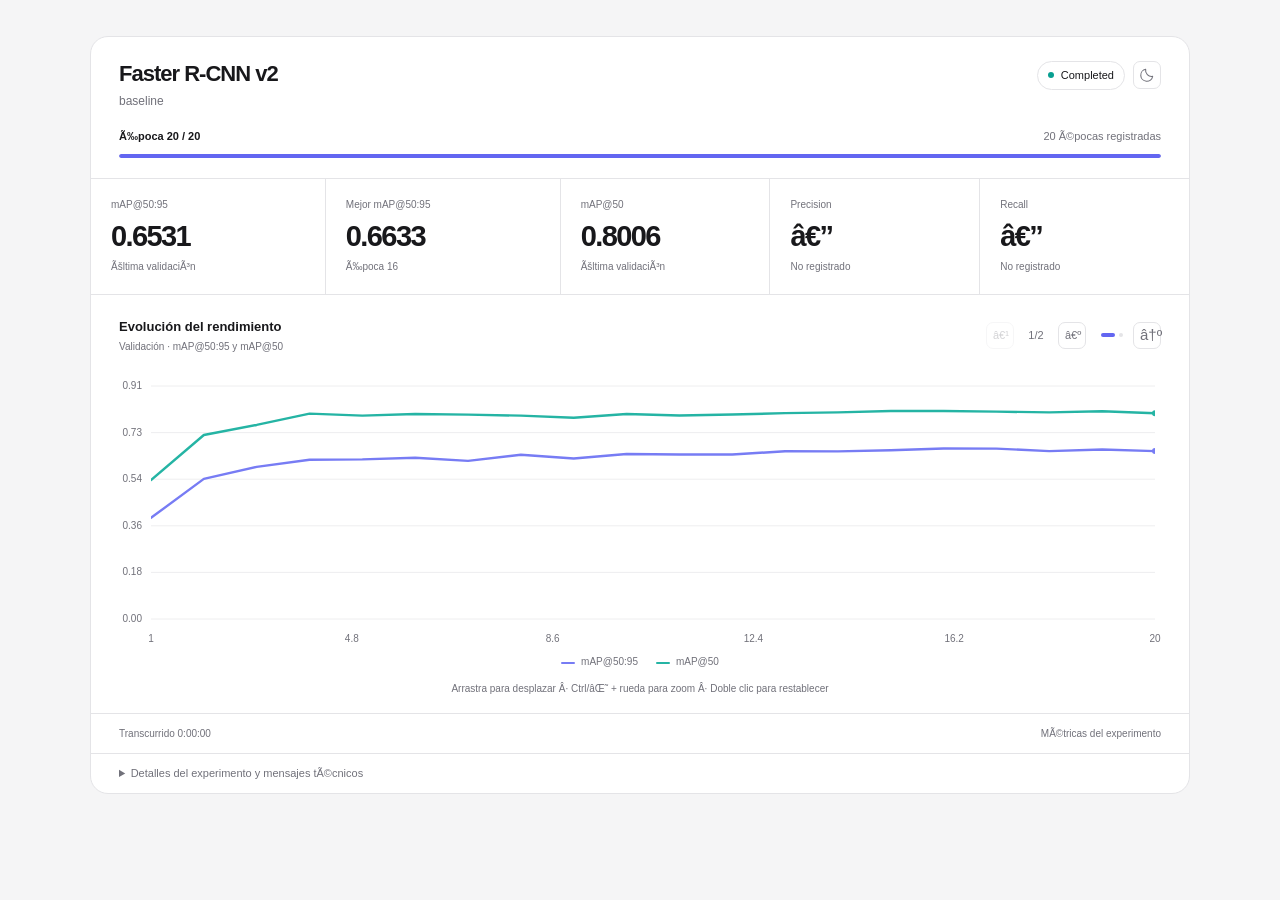
==== commit 0c81a4e0: "fix(results): restore Faster R-CNN baseline history and keep rerun apart The baseline checkpoint in " ====
--- a/results/metrics/fasterrcnn_v2/baseline/report.html
+++ b/results/metrics/fasterrcnn_v2/baseline/report.html
@@ -9,7 +9,7 @@
 @keyframes td-pulse{50%{opacity:.35}}@keyframes td-record{0%{background:#089f9122}100%{background:var(--bg)}}
 @media(prefers-color-scheme:dark){.td:not([data-theme=light]){--bg:#141416;--panel:#1c1c1f;--text:#ededf0;--muted:#9b9ba4;--line:#2b2b30;--accent:#9294ff;--teal:#4ec7b5;--danger:#fb8181}}
 [data-jp-theme-light=false] .td:not([data-theme=light]),.td[data-theme=dark]{--bg:#141416;--panel:#1c1c1f;--text:#ededf0;--muted:#9b9ba4;--line:#2b2b30;--accent:#9294ff;--teal:#4ec7b5;--danger:#fb8181}
-/* la elección manual prevalece también sobre estilos de outputs anteriores */
+/* la elecciÃ³n manual prevalece tambiÃ©n sobre estilos de outputs anteriores */
 .td[data-theme=light],[data-jp-theme-light] .td[data-theme=light]{--bg:#fff;--panel:#fafafa;--text:#18181b;--muted:#71717a;--line:#e4e4e7;--accent:#6366f1;--teal:#089f91;--danger:#dc4444;color-scheme:light}
 .td[data-theme=dark],[data-jp-theme-light] .td[data-theme=dark]{--bg:#141416;--panel:#1c1c1f;--text:#ededf0;--muted:#9b9ba4;--line:#2b2b30;--accent:#9294ff;--teal:#4ec7b5;--danger:#fb8181;color-scheme:dark}
 .td-top>div:first-child{min-width:0}.td-header-actions{display:flex;align-items:center;gap:8px;flex-shrink:0}.td-theme{display:grid;place-items:center;width:28px;height:28px;padding:5px;border:1px solid var(--line);border-radius:7px;background:var(--bg);color:var(--muted);transition:background 140ms,color 140ms,transform 140ms}.td-theme:hover{background:var(--panel);color:var(--text);transform:translateY(-1px)}.td-theme:focus-visible{outline:2px solid var(--accent);outline-offset:3px}.td-theme svg{width:16px;height:16px;fill:none;stroke:currentColor;stroke-width:1.6;stroke-linecap:round;stroke-linejoin:round}
@@ -28,7 +28,7 @@
 @keyframes td-pulse{50%{opacity:.35}}@keyframes td-record{0%{background:#089f9122}100%{background:var(--bg)}}
 @media(prefers-color-scheme:dark){.td:not([data-theme=light]){--bg:#141416;--panel:#1c1c1f;--text:#ededf0;--muted:#9b9ba4;--line:#2b2b30;--accent:#9294ff;--teal:#4ec7b5;--danger:#fb8181}}
 [data-jp-theme-light=false] .td:not([data-theme=light]),.td[data-theme=dark]{--bg:#141416;--panel:#1c1c1f;--text:#ededf0;--muted:#9b9ba4;--line:#2b2b30;--accent:#9294ff;--teal:#4ec7b5;--danger:#fb8181}
-/* la elección manual prevalece también sobre estilos de outputs anteriores */
+/* la elecciÃ³n manual prevalece tambiÃ©n sobre estilos de outputs anteriores */
 .td[data-theme=light],[data-jp-theme-light] .td[data-theme=light]{--bg:#fff;--panel:#fafafa;--text:#18181b;--muted:#71717a;--line:#e4e4e7;--accent:#6366f1;--teal:#089f91;--danger:#dc4444;color-scheme:light}
 .td[data-theme=dark],[data-jp-theme-light] .td[data-theme=dark]{--bg:#141416;--panel:#1c1c1f;--text:#ededf0;--muted:#9b9ba4;--line:#2b2b30;--accent:#9294ff;--teal:#4ec7b5;--danger:#fb8181;color-scheme:dark}
 .td-top>div:first-child{min-width:0}.td-header-actions{display:flex;align-items:center;gap:8px;flex-shrink:0}.td-theme{display:grid;place-items:center;width:28px;height:28px;padding:5px;border:1px solid var(--line);border-radius:7px;background:var(--bg);color:var(--muted);transition:background 140ms,color 140ms,transform 140ms}.td-theme:hover{background:var(--panel);color:var(--text);transform:translateY(-1px)}.td-theme:focus-visible{outline:2px solid var(--accent);outline-offset:3px}.td-theme svg{width:16px;height:16px;fill:none;stroke:currentColor;stroke-width:1.6;stroke-linecap:round;stroke-linejoin:round}
@@ -36,24 +36,8 @@
 @media(max-width:620px){.td-top{padding:20px}.td-progress{padding:0 20px 18px}.td-cards{grid-template-columns:repeat(6,minmax(0,1fr))}.td-card{padding:14px;grid-column:span 2}.td-value{font-size:25px}.td-card:nth-child(1),.td-card:nth-child(2){grid-column:span 3}.td-chart-head{padding:18px 18px 0}.td-svg{height:260px}.td-footer{padding:12px 18px;flex-wrap:wrap}.td-details{padding:10px 18px}.td h2{font-size:20px}.td-nav{gap:6px}}
 @media(prefers-reduced-motion:reduce){.td *{animation:none!important;transition:none!important;scroll-behavior:auto!important}}
 .td-nav button:disabled{opacity:.3;cursor:default;transform:none}.td-chart-head .td-reset{font-size:15px}
-#snapshot-ea9f9bd4614a446bb661c550d28c9ba8-0:checked~.td-snapshot .td-snapshot-track{transform:translateX(-0%)}#snapshot-ea9f9bd4614a446bb661c550d28c9ba8-1:checked~.td-snapshot .td-snapshot-track{transform:translateX(-100%)}</style><article class="td" data-phase="finished"><header class="td-top"><div><h2>Faster R-CNN v2</h2><div class="td-run">baseline</div></div><div class="td-status">Completed</div></header><div class="td-progress"><div class="td-progress-copy"><strong>Época 20 / 20</strong><span>20 validaciones guardadas</span></div><div class="td-bar"><div class="td-bar-fill" style="width:100%"></div></div></div><section class="td-cards"><div class="td-card"><div class="td-label">mAP@50:95</div><div class="td-value">0.6503</div><div class="td-sub">COCOeval · val</div></div><div class="td-card"><div class="td-label">Mejor mAP@50:95</div><div class="td-value">0.6573</div><div class="td-sub">Época 17</div></div><div class="td-card"><div class="td-label">mAP@50</div><div class="td-value">0.7959</div><div class="td-sub">COCOeval · val</div></div><div class="td-card"><div class="td-label">Precision</div><div class="td-value">—</div><div class="td-sub">No registrado</div></div><div class="td-card"><div class="td-label">Recall</div><div class="td-value">—</div><div class="td-sub">No registrado</div></div></section><input class="td-radio" aria-label="Evolución del rendimiento" type="radio" name="snapshot-ea9f9bd4614a446bb661c550d28c9ba8" id="snapshot-ea9f9bd4614a446bb661c550d28c9ba8-0" checked><input class="td-radio" aria-label="Evolución de pérdidas" type="radio" name="snapshot-ea9f9bd4614a446bb661c550d28c9ba8" id="snapshot-ea9f9bd4614a446bb661c550d28c9ba8-1" ><div class="td-snapshot"><div class="td-snapshot-track"><section><div class="td-chart-head"><div class="td-chart-title">Evolución del rendimiento</div><span class="td-nav">1/2</span></div><img class="td-static-chart" alt="Evolución del rendimiento" src="[data-uri]"></section><section><div class="td-chart-head"><div class="td-chart-title">Evolución de pérdidas</div><span class="td-nav">2/2</span></div><img class="td-static-chart" alt="Evolución de pérdidas" src="[data-uri]"></section></div></div><nav class="td-static-controls" aria-label="Gráficas guardadas"><label for="snapshot-ea9f9bd4614a446bb661c550d28c9ba8-0">Evolución del rendimiento</label><label for="snapshot-ea9f9bd4614a446bb661c550d28c9ba8-1">Evolución de pérdidas</label></nav><div class="td-checkpoint">Mejor checkpoint · /home/lvcks/Documents/CUARTO/VISION1/PRACTICAS/P5/parasite-detection-benchmark/models/trained/fasterrcnn_v2/baseline/best_model.pth</div><footer class="td-footer"><span>Transcurrido 0:28:38</span><span>COCOeval · bbox · val</span></footer><details class="td-details"><summary>Detalles del experimento y mensajes técnicos</summary><pre>{
-  &quot;evaluation&quot;: {
-    &quot;label&quot;: &quot;COCOeval · bbox · val&quot;,
-    &quot;evaluator&quot;: &quot;pycocotools COCOeval&quot;,
-    &quot;split&quot;: &quot;val&quot;,
-    &quot;iou&quot;: &quot;0.50:0.95&quot;,
-    &quot;max_dets&quot;: [
-      1,
-      10,
-      100
-    ],
-    &quot;inference&quot;: &quot;torchvision roi_heads&quot;,
-    &quot;nms&quot;: true,
-    &quot;nms_iou&quot;: 0.5,
-    &quot;score_threshold&quot;: 0.05,
-    &quot;detections_per_image&quot;: 100,
-    &quot;loss_reporting&quot;: &quot;media de la suma de pérdidas por batch&quot;
-  },
+#snapshot-789b065890d14a33a01883190623f5be-0:checked~.td-snapshot .td-snapshot-track{transform:translateX(-0%)}#snapshot-789b065890d14a33a01883190623f5be-1:checked~.td-snapshot .td-snapshot-track{transform:translateX(-100%)}</style><article class="td" data-phase="finished"><header class="td-top"><div><h2>Faster R-CNN v2</h2><div class="td-run">baseline</div></div><div class="td-status">Completed</div></header><div class="td-progress"><div class="td-progress-copy"><strong>Época 20 / 20</strong><span>20 validaciones guardadas</span></div><div class="td-bar"><div class="td-bar-fill" style="width:100%"></div></div></div><section class="td-cards"><div class="td-card"><div class="td-label">mAP@50:95</div><div class="td-value">0.6531</div><div class="td-sub">Última validación</div></div><div class="td-card"><div class="td-label">Mejor mAP@50:95</div><div class="td-value">0.6633</div><div class="td-sub">Época 16</div></div><div class="td-card"><div class="td-label">mAP@50</div><div class="td-value">0.8006</div><div class="td-sub">Última validación</div></div><div class="td-card"><div class="td-label">Precision</div><div class="td-value">—</div><div class="td-sub">No registrado</div></div><div class="td-card"><div class="td-label">Recall</div><div class="td-value">—</div><div class="td-sub">No registrado</div></div></section><input class="td-radio" aria-label="Evolución del rendimiento" type="radio" name="snapshot-789b065890d14a33a01883190623f5be" id="snapshot-789b065890d14a33a01883190623f5be-0" checked><input class="td-radio" aria-label="Evolución de pérdidas" type="radio" name="snapshot-789b065890d14a33a01883190623f5be" id="snapshot-789b065890d14a33a01883190623f5be-1" ><div class="td-snapshot"><div class="td-snapshot-track"><section><div class="td-chart-head"><div class="td-chart-title">Evolución del rendimiento</div><span class="td-nav">1/2</span></div><img class="td-static-chart" alt="Evolución del rendimiento" src="[data-uri]"></section><section><div class="td-chart-head"><div class="td-chart-title">Evolución de pérdidas</div><span class="td-nav">2/2</span></div><img class="td-static-chart" alt="Evolución de pérdidas" src="[data-uri]"></section></div></div><nav class="td-static-controls" aria-label="Gráficas guardadas"><label for="snapshot-789b065890d14a33a01883190623f5be-0">Evolución del rendimiento</label><label for="snapshot-789b065890d14a33a01883190623f5be-1">Evolución de pérdidas</label></nav><footer class="td-footer"><span>Transcurrido 0:00:00</span><span>Métricas guardadas</span></footer><details class="td-details"><summary>Detalles del experimento y mensajes técnicos</summary><pre>{
+  &quot;evaluation&quot;: {},
   &quot;config&quot;: {
     &quot;data_dir&quot;: &quot;data/preprocessed/parasites-1s07h-dedup&quot;,
     &quot;epochs&quot;: 20,
@@ -73,34 +57,13 @@
     &quot;run_name&quot;: &quot;baseline&quot;
   }
 }
-Dispositivo: cuda | Train: 1157 | Val: 215
-Época 1/20 | train loss 0.5599 | val loss 0.2531 | mAP 0.3604 | mAP50 0.5096 | lr 0.002500
-Época 2/20 | train loss 0.2460 | val loss 0.2142 | mAP 0.5147 | mAP50 0.6734 | lr 0.002485
-Época 3/20 | train loss 0.1919 | val loss 0.1640 | mAP 0.5991 | mAP50 0.7659 | lr 0.002439
-Época 4/20 | train loss 0.1532 | val loss 0.1710 | mAP 0.5983 | mAP50 0.7897 | lr 0.002364
-Época 5/20 | train loss 0.1263 | val loss 0.1547 | mAP 0.6242 | mAP50 0.7874 | lr 0.002261
-Época 6/20 | train loss 0.1083 | val loss 0.1558 | mAP 0.6308 | mAP50 0.8058 | lr 0.002134
-Época 7/20 | train loss 0.0940 | val loss 0.1670 | mAP 0.6076 | mAP50 0.7876 | lr 0.001985
-Época 8/20 | train loss 0.0803 | val loss 0.1651 | mAP 0.6297 | mAP50 0.7896 | lr 0.001817
-Época 9/20 | train loss 0.0726 | val loss 0.1567 | mAP 0.6347 | mAP50 0.7950 | lr 0.001636
-Época 10/20 | train loss 0.0662 | val loss 0.1588 | mAP 0.6362 | mAP50 0.7929 | lr 0.001446
-Época 11/20 | train loss 0.0599 | val loss 0.1717 | mAP 0.6234 | mAP50 0.7794 | lr 0.001250
-Época 12/20 | train loss 0.0554 | val loss 0.1620 | mAP 0.6414 | mAP50 0.7939 | lr 0.001054
-Época 13/20 | train loss 0.0496 | val loss 0.1680 | mAP 0.6412 | mAP50 0.7937 | lr 0.000864
-Época 14/20 | train loss 0.0458 | val loss 0.1674 | mAP 0.6525 | mAP50 0.7997 | lr 0.000683
-Época 15/20 | train loss 0.0425 | val loss 0.1631 | mAP 0.6529 | mAP50 0.8083 | lr 0.000515
-Época 16/20 | train loss 0.0406 | val loss 0.1689 | mAP 0.6502 | mAP50 0.7973 | lr 0.000366
-Época 17/20 | train loss 0.0391 | val loss 0.1643 | mAP 0.6573 | mAP50 0.8046 | lr 0.000239
-Época 18/20 | train loss 0.0380 | val loss 0.1694 | mAP 0.6505 | mAP50 0.7953 | lr 0.000136
-Época 19/20 | train loss 0.0376 | val loss 0.1655 | mAP 0.6551 | mAP50 0.8045 | lr 0.000061
-Época 20/20 | train loss 0.0377 | val loss 0.1682 | mAP 0.6503 | mAP50 0.7959 | lr 0.000015
-Mejor época: 17 | mAP 0.6573 | /home/lvcks/Documents/CUARTO/VISION1/PRACTICAS/P5/parasite-detection-benchmark/models/trained/fasterrcnn_v2/baseline/best_model.pth</pre></details></article></noscript></main><script id="training-data" type="application/json">{"version": 1, "model_name": "Faster R-CNN v2", "run_name": "baseline", "mode": "report", "phase": "finished", "phase_label": "Evaluación COCO", "epoch": 20, "total_epochs": 20, "batch": 108, "batches": 108, "history": [{"epoch": 1, "train_loss": 0.5599469824698923, "val_loss": 0.2531396808723609, "map": 0.36044803024721606, "map50": 0.5096125044819594, "lr": 0.002499999999999996}, {"epoch": 2, "train_loss": 0.24601792845238057, "val_loss": 0.21423503145989445, "map": 0.5146864303239822, "map50": 0.6734407855135078, "lr": 0.0024846104257439184}, {"epoch": 3, "train_loss": 0.19187274846426872, "val_loss": 0.16398073831159207, "map": 0.5991162119002976, "map50": 0.7659192626092449, "lr": 0.0024388206453689384}, {"epoch": 4, "train_loss": 0.15320738215829424, "val_loss": 0.17096681575532313, "map": 0.5982684069505292, "map50": 0.7896845819054497, "lr": 0.002363758155235456}, {"epoch": 5, "train_loss": 0.12634599088837548, "val_loss": 0.15468812675249796, "map": 0.6242350845535516, "map50": 0.7874226842885887, "lr": 0.002261271242968681}, {"epoch": 6, "train_loss": 0.10827769691346532, "val_loss": 0.15580919496197668, "map": 0.6308419501997751, "map50": 0.8057764203846797, "lr": 0.002133883476483181}, {"epoch": 7, "train_loss": 0.09397632743526307, "val_loss": 0.16696948947867862, "map": 0.6075696504215172, "map50": 0.787637684869815, "lr": 0.0019847315653655885}, {"epoch": 8, "train_loss": 0.08026492903379012, "val_loss": 0.1651323540136218, "map": 0.6297417545561064, "map50": 0.7896498649409189, "lr": 0.0018174881246744309}, {"epoch": 9, "train_loss": 0.07255125103360734, "val_loss": 0.15672442034162856, "map": 0.6346645595808401, "map50": 0.7950147563907148, "lr": 0.001636271242968682}, {"epoch": 10, "train_loss": 0.06624152342304716, "val_loss": 0.15882639981875266, "map": 0.6362384777276673, "map50": 0.7929255711434703, "lr": 0.0014455430813002867}, {"epoch": 11, "train_loss": 0.05991681936858077, "val_loss": 0.1716724763089722, "map": 0.623408147412032, "map50": 0.7793599771927852, "lr": 0.0012499999999999983}, {"epoch": 12, "train_loss": 0.055395268638890126, "val_loss": 0.16196829116799766, "map": 0.6414441329649045, "map50": 0.7938758370571226, "lr": 0.0010544569186997103}, {"epoch": 13, "train_loss": 0.0496412323424287, "val_loss": 0.16795844080237052, "map": 0.6411972464722349, "map50": 0.7936673779069027, "lr": 0.0008637287570313146}, {"epoch": 14, "train_loss": 0.04583050013762707, "val_loss": 0.1674299168193506, "map": 0.6525034213926005, "map50": 0.7996705368340713, "lr": 0.0006825118753255656}, {"epoch": 15, "train_loss": 0.04250389565544811, "val_loss": 0.1630870527415364, "map": 0.652908691276664, "map50": 0.808324033225763, "lr": 0.000515268434634408}, {"epoch": 16, "train_loss": 0.04063915393986001, "val_loss": 0.16887710344356796, "map": 0.6502230933686998, "map50": 0.7973494968186653, "lr": 0.0003661165235168152}, {"epoch": 17, "train_loss": 0.039071418261332425, "val_loss": 0.1642981746699661, "map": 0.6572521218490112, "map50": 0.8045656758853674, "lr": 0.0002387287570313155}, {"epoch": 18, "train_loss": 0.038029078555829016, "val_loss": 0.16936481024862993, "map": 0.6505248322754884, "map50": 0.7953361060454031, "lr": 0.00013624184476454008}, {"epoch": 19, "train_loss": 0.03758385232754296, "val_loss": 0.16546543675509315, "map": 0.6550932655505244, "map50": 0.8045171572795367, "lr": 6.1179354631058e-05}, {"epoch": 20, "train_loss": 0.037686776780782326, "val_loss": 0.16819905660425624, "map": 0.6502924325202125, "map50": 0.795891143362855, "lr": 1.5389574256077906e-05}], "best": {"map": 0.6572521218490112, "epoch": 17}, "elapsed_seconds": 1718.314653204001, "eta_seconds": null, "evaluation": {"label": "COCOeval · bbox · val", "evaluator": "pycocotools COCOeval", "split": "val", "iou": "0.50:0.95", "max_dets": [1, 10, 100], "inference": "torchvision roi_heads", "nms": true, "nms_iou": 0.5, "score_threshold": 0.05, "detections_per_image": 100, "loss_reporting": "media de la suma de pérdidas por batch"}, "metric_sources": {"map": "COCOeval · val", "map50": "COCOeval · val"}, "config": {"data_dir": "data/preprocessed/parasites-1s07h-dedup", "epochs": 20, "batch_size": 2, "learning_rate": 0.0025, "start_factor": 0.001, "end_factor": 1.0, "warmup_batches": 1000, "momentum": 0.9, "weight_decay": 0.0005, "image_size": 640, "patience": 10, "num_workers": 0, "seed": 42, "amp": true, "device": "cuda", "run_name": "baseline"}, "views": [{"id": "performance", "title": "Evolución del rendimiento", "description": "Validación · mAP@50:95 y mAP@50", "series": [{"key": "map", "label": "mAP@50:95", "color": "#777cf4"}, {"key": "map50", "label": "mAP@50", "color": "#25b4a4"}]}, {"id": "loss", "title": "Evolución de pérdidas", "description": "Las pérdidas pertenecen a este experimento y a su definición de loss", "series": [{"key": "train_loss", "label": "Train loss", "color": "#777cf4"}, {"key": "val_loss", "label": "Validation loss", "color": "#e9a15f"}]}], "logs": ["Dispositivo: cuda | Train: 1157 | Val: 215", "Época 1/20 | train loss 0.5599 | val loss 0.2531 | mAP 0.3604 | mAP50 0.5096 | lr 0.002500", "Época 2/20 | train loss 0.2460 | val loss 0.2142 | mAP 0.5147 | mAP50 0.6734 | lr 0.002485", "Época 3/20 | train loss 0.1919 | val loss 0.1640 | mAP 0.5991 | mAP50 0.7659 | lr 0.002439", "Época 4/20 | train loss 0.1532 | val loss 0.1710 | mAP 0.5983 | mAP50 0.7897 | lr 0.002364", "Época 5/20 | train loss 0.1263 | val loss 0.1547 | mAP 0.6242 | mAP50 0.7874 | lr 0.002261", "Época 6/20 | train loss 0.1083 | val loss 0.1558 | mAP 0.6308 | mAP50 0.8058 | lr 0.002134", "Época 7/20 | train loss 0.0940 | val loss 0.1670 | mAP 0.6076 | mAP50 0.7876 | lr 0.001985", "Época 8/20 | train loss 0.0803 | val loss 0.1651 | mAP 0.6297 | mAP50 0.7896 | lr 0.001817", "Época 9/20 | train loss 0.0726 | val loss 0.1567 | mAP 0.6347 | mAP50 0.7950 | lr 0.001636", "Época 10/20 | train loss 0.0662 | val loss 0.1588 | mAP 0.6362 | mAP50 0.7929 | lr 0.001446", "Época 11/20 | train loss 0.0599 | val loss 0.1717 | mAP 0.6234 | mAP50 0.7794 | lr 0.001250", "Época 12/20 | train loss 0.0554 | val loss 0.1620 | mAP 0.6414 | mAP50 0.7939 | lr 0.001054", "Época 13/20 | train loss 0.0496 | val loss 0.1680 | mAP 0.6412 | mAP50 0.7937 | lr 0.000864", "Época 14/20 | train loss 0.0458 | val loss 0.1674 | mAP 0.6525 | mAP50 0.7997 | lr 0.000683", "Época 15/20 | train loss 0.0425 | val loss 0.1631 | mAP 0.6529 | mAP50 0.8083 | lr 0.000515", "Época 16/20 | train loss 0.0406 | val loss 0.1689 | mAP 0.6502 | mAP50 0.7973 | lr 0.000366", "Época 17/20 | train loss 0.0391 | val loss 0.1643 | mAP 0.6573 | mAP50 0.8046 | lr 0.000239", "Época 18/20 | train loss 0.0380 | val loss 0.1694 | mAP 0.6505 | mAP50 0.7953 | lr 0.000136", "Época 19/20 | train loss 0.0376 | val loss 0.1655 | mAP 0.6551 | mAP50 0.8045 | lr 0.000061", "Época 20/20 | train loss 0.0377 | val loss 0.1682 | mAP 0.6503 | mAP50 0.7959 | lr 0.000015", "Mejor época: 17 | mAP 0.6573 | /home/lvcks/Documents/CUARTO/VISION1/PRACTICAS/P5/parasite-detection-benchmark/models/trained/fasterrcnn_v2/baseline/best_model.pth"], "checkpoint": "/home/lvcks/Documents/CUARTO/VISION1/PRACTICAS/P5/parasite-detection-benchmark/models/trained/fasterrcnn_v2/baseline/best_model.pth", "outcome": "completed", "error": null}</script><script type="module">// el mismo frontend sirve para anywidget y para el informe sin recursos externos
+</pre></details></article></noscript></main><script id="training-data" type="application/json">{"version": 1, "model_name": "Faster R-CNN v2", "run_name": "baseline", "mode": "report", "phase": "finished", "phase_label": "Preparando", "epoch": 20, "total_epochs": 20, "batch": 0, "batches": 0, "history": [{"epoch": 1, "train_loss": 0.5609734599351471, "val_loss": 0.2511463455717873, "map": 0.3934834180038345, "map50": 0.5403685874964482, "lr": 0.002499999999999996}, {"epoch": 2, "train_loss": 0.24430227290600898, "val_loss": 0.19964628466577442, "map": 0.5451721819795506, "map50": 0.7157749934983088, "lr": 0.0024846104257439184}, {"epoch": 3, "train_loss": 0.18904064571893484, "val_loss": 0.16575732675415497, "map": 0.5918283495875938, "map50": 0.7548693735015171, "lr": 0.0024388206453689384}, {"epoch": 4, "train_loss": 0.15387386795525826, "val_loss": 0.16590267937216494, "map": 0.619379169695522, "map50": 0.7989932908157005, "lr": 0.002363758155235456}, {"epoch": 5, "train_loss": 0.1287777626079496, "val_loss": 0.15759413542777853, "map": 0.6210048180027581, "map50": 0.7912953338791627, "lr": 0.002261271242968681}, {"epoch": 6, "train_loss": 0.1079321534586797, "val_loss": 0.1566791687919586, "map": 0.6272014547350141, "map50": 0.7973371668770532, "lr": 0.002133883476483181}, {"epoch": 7, "train_loss": 0.09415686375015964, "val_loss": 0.17447141085371928, "map": 0.615172347077958, "map50": 0.7951622173091178, "lr": 0.0019847315653655885}, {"epoch": 8, "train_loss": 0.0816653976892483, "val_loss": 0.15994898733441476, "map": 0.6390994172446978, "map50": 0.7910436746987362, "lr": 0.0018174881246744309}, {"epoch": 9, "train_loss": 0.07324422754521043, "val_loss": 0.16107675640119445, "map": 0.6241178155357685, "map50": 0.7831779415383088, "lr": 0.001636271242968682}, {"epoch": 10, "train_loss": 0.0652241559959755, "val_loss": 0.15546334060598854, "map": 0.6419251538485469, "map50": 0.7977501681171321, "lr": 0.0014455430813002867}, {"epoch": 11, "train_loss": 0.059246831803561696, "val_loss": 0.16652516013494245, "map": 0.6401788844696302, "map50": 0.7918277212906563, "lr": 0.0012499999999999983}, {"epoch": 12, "train_loss": 0.05470384661162944, "val_loss": 0.16388930480375333, "map": 0.6399071457055053, "map50": 0.7952579092261807, "lr": 0.0010544569186997103}, {"epoch": 13, "train_loss": 0.050065038490892486, "val_loss": 0.16460528828341653, "map": 0.6524623659104742, "map50": 0.8009830851868628, "lr": 0.0008637287570313146}, {"epoch": 14, "train_loss": 0.04584654849279987, "val_loss": 0.1634263227848957, "map": 0.6522646285060503, "map50": 0.8038446566002282, "lr": 0.0006825118753255656}, {"epoch": 15, "train_loss": 0.04212429621522291, "val_loss": 0.16174419200979173, "map": 0.6567425447110343, "map50": 0.8091641580173744, "lr": 0.000515268434634408}, {"epoch": 16, "train_loss": 0.04040432313540773, "val_loss": 0.16271899654357522, "map": 0.6633137432636818, "map50": 0.8092917731299019, "lr": 0.0003661165235168152}, {"epoch": 17, "train_loss": 0.03961234379862154, "val_loss": 0.16471353459551377, "map": 0.66267197096137, "map50": 0.806719838544468, "lr": 0.0002387287570313155}, {"epoch": 18, "train_loss": 0.03847423746026988, "val_loss": 0.16829989521971178, "map": 0.6531742345063092, "map50": 0.8036507181658796, "lr": 0.00013624184476454008}, {"epoch": 19, "train_loss": 0.037130072498967506, "val_loss": 0.16211415442672591, "map": 0.6591099674151065, "map50": 0.8080778244345733, "lr": 6.1179354631058e-05}, {"epoch": 20, "train_loss": 0.03705960332009047, "val_loss": 0.16848931079557924, "map": 0.6531399655514958, "map50": 0.8005839139659363, "lr": 1.5389574256077906e-05}], "best": {"map": 0.6633137432636818, "epoch": 16}, "elapsed_seconds": 0.0, "eta_seconds": null, "evaluation": {}, "metric_sources": {}, "config": {"data_dir": "data/preprocessed/parasites-1s07h-dedup", "epochs": 20, "batch_size": 2, "learning_rate": 0.0025, "start_factor": 0.001, "end_factor": 1.0, "warmup_batches": 1000, "momentum": 0.9, "weight_decay": 0.0005, "image_size": 640, "patience": 10, "num_workers": 0, "seed": 42, "amp": true, "device": "cuda", "run_name": "baseline"}, "views": [{"id": "performance", "title": "Evolución del rendimiento", "description": "Validación · mAP@50:95 y mAP@50", "series": [{"key": "map", "label": "mAP@50:95", "color": "#777cf4"}, {"key": "map50", "label": "mAP@50", "color": "#25b4a4"}]}, {"id": "loss", "title": "Evolución de pérdidas", "description": "Las pérdidas pertenecen a este experimento y a su definición de loss", "series": [{"key": "train_loss", "label": "Train loss", "color": "#777cf4"}, {"key": "val_loss", "label": "Validation loss", "color": "#e9a15f"}]}], "logs": [], "checkpoint": null, "outcome": "completed", "error": null}</script><script type="module">// el mismo frontend sirve para anywidget y para el informe sin recursos externos
 const SVG="http://www.w3.org/2000/svg";
 const finite=v=>typeof v==="number"&&Number.isFinite(v);
 const lerp=(a,b,t)=>a+(b-a)*t;
 const ease=t=>1-Math.pow(1-t,3);
-const clock=s=>!finite(s)?"—":[Math.floor(s/3600),Math.floor(s/60)%60,Math.floor(s)%60].map((v,i)=>i?String(v).padStart(2,"0"):String(v)).join(":");
-const number=v=>finite(v)?v.toFixed(4):"—";
+const clock=s=>!finite(s)?"â€”":[Math.floor(s/3600),Math.floor(s/60)%60,Math.floor(s)%60].map((v,i)=>i?String(v).padStart(2,"0"):String(v)).join(":");
+const number=v=>finite(v)?v.toFixed(4):"â€”";
 const node=(name,attrs={})=>{const n=document.createElementNS(SVG,name);Object.entries(attrs).forEach(([k,v])=>n.setAttribute(k,v));return n;};
 
 class Chart {
@@ -114,7 +77,7 @@
   const defs=node("defs");defs.append(this.clip);this.svg.prepend(defs);this.lines.setAttribute("clip-path","url(#"+id+")");
   this.ticks=Array.from({length:6},()=>{const x=node("text",{class:"td-axis","text-anchor":"middle"}),y=node("text",{class:"td-axis","text-anchor":"end"}),line=node("line",{class:"td-grid"});this.grid.append(line,x,y);return{x,y,line};});
   this.paths=view.series.map(s=>{const p=node("path",{class:"td-line",stroke:s.color}),dot=node("circle",{r:3,fill:s.color});this.lines.append(p,dot);return{p,dot};});
-  this.empty=node("text",{class:"td-empty","text-anchor":"middle"});this.empty.textContent="Las curvas aparecerán después de la validación";this.svg.append(this.empty);
+  this.empty=node("text",{class:"td-empty","text-anchor":"middle"});this.empty.textContent="Las curvas aparecerÃ¡n despuÃ©s de la validaciÃ³n";this.svg.append(this.empty);
   this.cross=node("line",{class:"td-cross",visibility:"hidden"});this.svg.append(this.cross);
   this.tip=document.createElement("div");this.tip.className="td-tip";this.tip.hidden=true;
   this.legend=document.createElement("div");this.legend.className="td-legend";
@@ -134,12 +97,12 @@
   return[1,Math.max(2,...this.history.map(r=>r.epoch||1)),min,max>min?max*1.12:1];
  }
  update(history,animate=true){
-  // history conserva los valores reales y visible contiene únicamente la interpolación visual
+  // history conserva los valores reales y visible contiene Ãºnicamente la interpolaciÃ³n visual
   this.history=history;
   const target=this.view.series.map(s=>history.map(r=>finite(r[s.key])?{id:r.epoch,x:r.epoch,y:r[s.key]}:null));
   const from=this.visible,startDomain=this.currentDomain||this.domain(),endDomain=this.userDomain||this.domain();
   cancelAnimationFrame(this.raf);
-  // una actualización nueva parte del dibujo actual y cancela cualquier transición anterior
+  // una actualizaciÃ³n nueva parte del dibujo actual y cancela cualquier transiciÃ³n anterior
   const duration=animate&&!this.reduced&&from.length?500:0,start=performance.now();
   const frame=now=>{
    const t=duration?Math.min(1,(now-start)/duration):1,k=ease(t);
@@ -165,7 +128,7 @@
   if(!this.history.length)return;
   const rect=this.svg.getBoundingClientRect(),d=this.currentDomain||this.domain(),x=e.clientX-rect.left,epoch=d[0]+(x-48)/(this.width-70)*(d[1]-d[0]);
   const row=this.history.reduce((a,b)=>Math.abs(a.epoch-epoch)<Math.abs(b.epoch-epoch)?a:b);
-  this.tip.textContent="Época "+row.epoch+"\n"+this.view.series.map(s=>s.label+": "+number(row[s.key])).join("\n");
+  this.tip.textContent="Ã‰poca "+row.epoch+"\n"+this.view.series.map(s=>s.label+": "+number(row[s.key])).join("\n");
   this.tip.style.left=Math.max(0,Math.min(this.width-205,x+12))+"px";this.tip.style.top="38px";this.tip.hidden=false;
   const px=48+(row.epoch-d[0])/(d[1]-d[0]||1)*(this.width-70);this.cross.setAttribute("x1",px);this.cross.setAttribute("x2",px);this.cross.setAttribute("visibility","visible");
  }
@@ -177,12 +140,12 @@
  root.innerHTML=`<header class="td-top"><div><h2 data-model></h2><div class="td-run" data-run></div></div><div class="td-header-actions"><div class="td-status"><span class="td-dot"></span><span data-status></span></div><button class="td-theme" type="button"></button></div></header>
  <section class="td-progress"><div class="td-progress-copy"><strong data-epoch></strong><span data-batches></span></div><div class="td-bar" role="progressbar" aria-label="Progreso de la fase" aria-valuemin="0" aria-valuemax="100"><div class="td-bar-fill"></div></div></section>
  <div class="td-error" hidden></div><section class="td-cards"></section>
- <div class="td-chart-head"><div><div class="td-chart-title"></div><div class="td-chart-desc"></div></div><nav class="td-nav" aria-label="Gráficas"><button data-prev aria-label="Gráfica anterior">‹</button><span class="td-page-count"></span><button data-next aria-label="Gráfica siguiente">›</button><span class="td-pages"></span><button class="td-reset" aria-label="Restablecer zoom" title="Restablecer zoom">↺</button></nav></div>
- <div class="td-viewport"><div class="td-track"></div></div><div class="td-hint">Arrastra para desplazar · Ctrl/⌘ + rueda para zoom · Doble clic para restablecer</div>
- <div class="td-checkpoint" hidden></div><footer class="td-footer"><span data-time></span><span class="td-protocol"></span></footer><details class="td-details"><summary>Detalles del experimento y mensajes técnicos</summary><pre></pre></details>`;
+ <div class="td-chart-head"><div><div class="td-chart-title"></div><div class="td-chart-desc"></div></div><nav class="td-nav" aria-label="GrÃ¡ficas"><button data-prev aria-label="GrÃ¡fica anterior">â€¹</button><span class="td-page-count"></span><button data-next aria-label="GrÃ¡fica siguiente">â€º</button><span class="td-pages"></span><button class="td-reset" aria-label="Restablecer zoom" title="Restablecer zoom">â†º</button></nav></div>
+ <div class="td-viewport"><div class="td-track"></div></div><div class="td-hint">Arrastra para desplazar Â· Ctrl/âŒ˜ + rueda para zoom Â· Doble clic para restablecer</div>
+ <div class="td-checkpoint" hidden></div><footer class="td-footer"><span data-time></span><span class="td-protocol"></span></footer><details class="td-details"><summary>Detalles del experimento y mensajes tÃ©cnicos</summary><pre></pre></details>`;
  host.append(root);
  const $=s=>root.querySelector(s),reduced=matchMedia("(prefers-reduced-motion: reduce)");
- // la elección visual se guarda en el navegador y no cambia los datos del experimento
+ // la elecciÃ³n visual se guarda en el navegador y no cambia los datos del experimento
  const themeKey="parasite-training-dashboard-theme",themeButton=$(".td-theme");
  let savedTheme;
  try{savedTheme=localStorage.getItem(themeKey);}catch{}
@@ -200,11 +163,11 @@
  themeButton.onclick=()=>{setTheme(root.dataset.theme==="dark"?"light":"dark");try{localStorage.setItem(themeKey,root.dataset.theme);}catch{}};
  let state={},selected=0,tickBase=performance.now(),elapsedBase=0,charts=[],views=[],disposed=false,interval=null;
  const cards=new Map();
- [["map","mAP@50:95"],["best","Mejor mAP@50:95"],["map50","mAP@50"],["precision","Precision"],["recall","Recall"]].forEach(([key,label])=>{const c=document.createElement("div");c.className="td-card";c.innerHTML='<div class="td-label"></div><div class="td-value">—</div><div class="td-sub"></div>';c.querySelector(".td-label").textContent=label;$(".td-cards").append(c);cards.set(key,{el:c,value:c.querySelector(".td-value"),sub:c.querySelector(".td-sub"),shown:null,raf:0});});
+ [["map","mAP@50:95"],["best","Mejor mAP@50:95"],["map50","mAP@50"],["precision","Precision"],["recall","Recall"]].forEach(([key,label])=>{const c=document.createElement("div");c.className="td-card";c.innerHTML='<div class="td-label"></div><div class="td-value">â€”</div><div class="td-sub"></div>';c.querySelector(".td-label").textContent=label;$(".td-cards").append(c);cards.set(key,{el:c,value:c.querySelector(".td-value"),sub:c.querySelector(".td-sub"),shown:null,raf:0});});
  function animateCard(key,value){
   // interpolamos la cifra mostrada sin escribir resultados animados en el historial
   const card=cards.get(key);cancelAnimationFrame(card.raf);
-  if(!finite(value)){card.value.textContent="—";card.shown=null;return;}
+  if(!finite(value)){card.value.textContent="â€”";card.shown=null;return;}
   const from=finite(card.shown)?card.shown:value,start=performance.now(),duration=reduced.matches||state.mode==="report"?0:400;
   const frame=now=>{if(disposed)return;const t=duration?Math.min(1,(now-start)/duration):1;card.shown=lerp(from,value,ease(t));card.value.textContent=number(card.shown);if(t<1)card.raf=requestAnimationFrame(frame);};
   card.raf=requestAnimationFrame(frame);
@@ -220,7 +183,7 @@
  const keyboard=e=>{if(e.key==="ArrowLeft"||e.key==="ArrowRight"){e.preventDefault();e.stopPropagation();navigate(selected+(e.key==="ArrowLeft"?-1:1));}};root.addEventListener("keydown",keyboard);
  function timer(){
   const active=["preparing","training","validating"].includes(state.phase),elapsed=elapsedBase+(active?(performance.now()-tickBase)/1000:0);
-  $("[data-time]").textContent="Transcurrido "+clock(elapsed)+(active&&finite(state.eta_seconds)?" · Restante ~"+clock(Math.max(0,state.eta_seconds-(elapsed-elapsedBase))):"");
+  $("[data-time]").textContent="Transcurrido "+clock(elapsed)+(active&&finite(state.eta_seconds)?" Â· Restante ~"+clock(Math.max(0,state.eta_seconds-(elapsed-elapsedBase))):"");
  }
  function update(packet){
   const next=packet.state||packet,previousBest=state.best?.map;
@@ -230,16 +193,16 @@
   $("[data-model]").textContent=state.model_name||"Entrenamiento";$("[data-run]").textContent=state.run_name||"";
   const statuses={preparing:"Preparando",training:"Entrenando",validating:"Validando",finished:state.outcome==="early_stopped"?"Early stopped":"Completed",error:"Error",unknown:"Historial guardado"};
   $("[data-status]").textContent=statuses[state.phase]||state.phase;
-  $("[data-epoch]").textContent="Época "+(state.epoch||0)+" / "+(state.total_epochs||"—");
-  $("[data-batches]").textContent=state.phase==="finished"?(state.epoch||0)+" épocas registradas":(state.phase_label||"")+(state.batches?" · lote "+(state.batch||0)+" / "+state.batches:"");
+  $("[data-epoch]").textContent="Ã‰poca "+(state.epoch||0)+" / "+(state.total_epochs||"â€”");
+  $("[data-batches]").textContent=state.phase==="finished"?(state.epoch||0)+" Ã©pocas registradas":(state.phase_label||"")+(state.batches?" Â· lote "+(state.batch||0)+" / "+state.batches:"");
   const fraction=state.phase==="finished"?1:(state.batches?Math.min(1,(state.batch||0)/state.batches):0);
   $(".td-bar-fill").style.width=(fraction*100)+"%";$('[role="progressbar"]').setAttribute("aria-valuenow",String(Math.round(fraction*100)));
   $(".td-error").hidden=!state.error;$(".td-error").textContent=state.error||"";
   const row=(state.history||[]).at(-1)||{};
   if(next.history||next.best){
-   ["map","map50","precision","recall"].forEach(k=>{animateCard(k,row[k]);cards.get(k).sub.textContent=state.metric_sources?.[k]||(finite(row[k])?"Última validación":"No registrado");});
-   animateCard("best",state.best?.map);cards.get("best").sub.textContent=state.best?.epoch?"Época "+state.best.epoch:"Sin validaciones";
-   if(state.mode!=="report"&&finite(previousBest)&&finite(state.best?.map)&&state.best.map>previousBest){const c=cards.get("best");clearTimeout(c.flashTimer);c.el.classList.remove("record");void c.el.offsetWidth;c.el.classList.add("record");const span=document.createElement("span");span.className="td-delta";span.textContent="↑ +"+(state.best.map-previousBest).toFixed(4);c.sub.append(span);c.flashTimer=setTimeout(()=>{span.remove();c.el.classList.remove("record");},2000);}
+   ["map","map50","precision","recall"].forEach(k=>{animateCard(k,row[k]);cards.get(k).sub.textContent=state.metric_sources?.[k]||(finite(row[k])?"Ãšltima validaciÃ³n":"No registrado");});
+   animateCard("best",state.best?.map);cards.get("best").sub.textContent=state.best?.epoch?"Ã‰poca "+state.best.epoch:"Sin validaciones";
+   if(state.mode!=="report"&&finite(previousBest)&&finite(state.best?.map)&&state.best.map>previousBest){const c=cards.get("best");clearTimeout(c.flashTimer);c.el.classList.remove("record");void c.el.offsetWidth;c.el.classList.add("record");const span=document.createElement("span");span.className="td-delta";span.textContent="â†‘ +"+(state.best.map-previousBest).toFixed(4);c.sub.append(span);c.flashTimer=setTimeout(()=>{span.remove();c.el.classList.remove("record");},2000);}
   }
   if(next.views){
    views=next.views;
@@ -247,9 +210,9 @@
    navigate(selected);
   }
   if(next.history){charts.forEach(c=>c.update(state.history,packet.kind!=="restore"&&state.mode!=="report"));root.dataset.points=String(state.history.length);}
-  $(".td-protocol").textContent=state.evaluation?.label||"Métricas del experimento";
+  $(".td-protocol").textContent=state.evaluation?.label||"MÃ©tricas del experimento";
   $(".td-details pre").textContent=JSON.stringify({evaluation:state.evaluation||{},config:state.config||{}},null,2)+(state.logs?.length?"\n\n"+state.logs.join("\n"):"");
-  $(".td-checkpoint").hidden=!state.checkpoint;$(".td-checkpoint").textContent=state.checkpoint?"Mejor checkpoint · "+state.checkpoint:"";
+  $(".td-checkpoint").hidden=!state.checkpoint;$(".td-checkpoint").textContent=state.checkpoint?"Mejor checkpoint Â· "+state.checkpoint:"";
   timer();
  }
  update({kind:"restore",state:initial});
